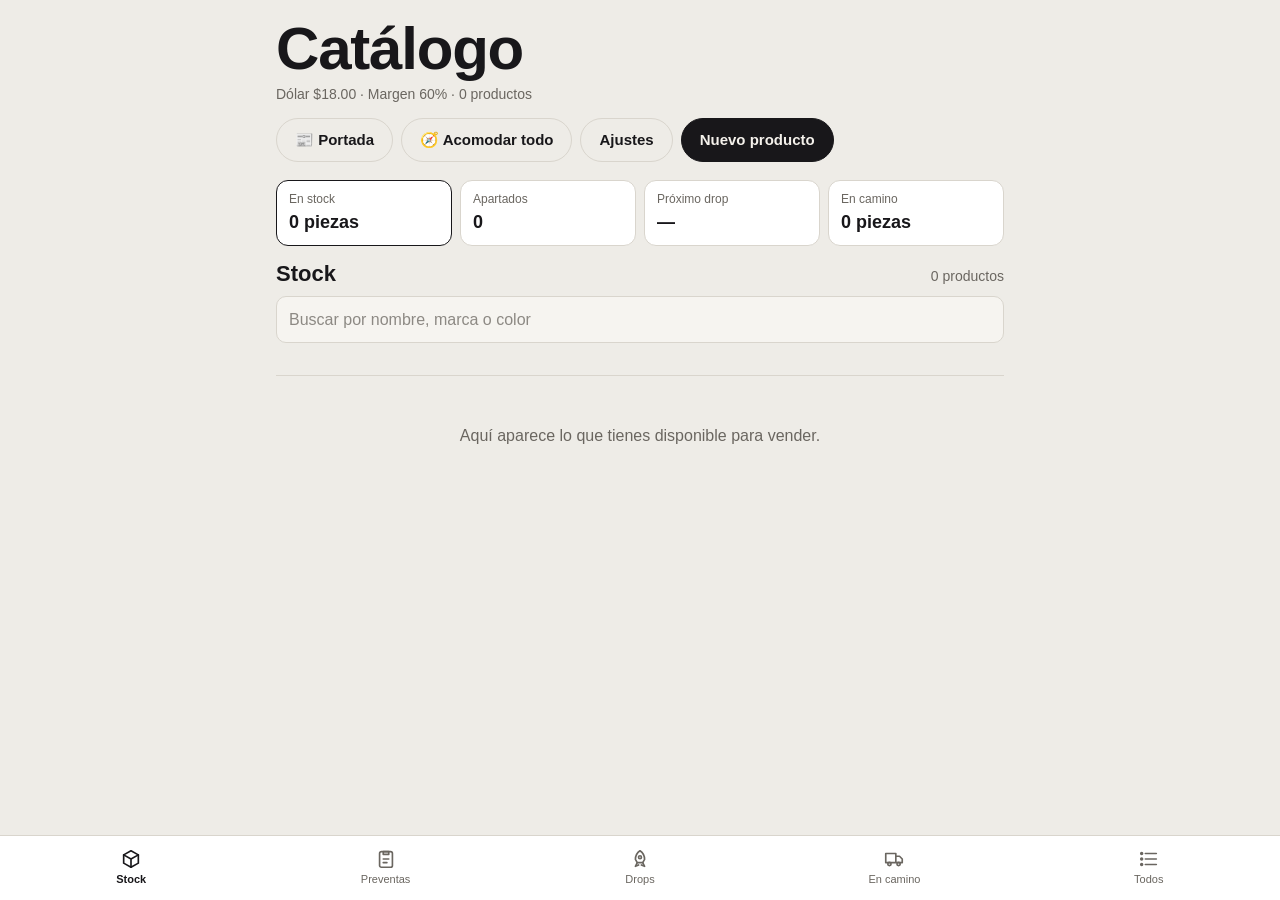
==== catalogo/index.html @ 9d40ec7a "Catálogo: portada puede llevar a Black Friday (destino bf en la tienda) Co-Authored-By: Claude Opus " ====
<!doctype html>
<html lang="es">
<head>
<meta charset="utf-8">
<meta name="viewport" content="width=device-width, initial-scale=1, viewport-fit=cover">
<meta name="apple-mobile-web-app-capable" content="yes">
<meta name="mobile-web-app-capable" content="yes">
<meta name="theme-color" content="#18171A">
<title>Catálogo</title>
<link rel="manifest" href="manifest.webmanifest">
<link rel="icon" href="icon-180.png">
<link rel="apple-touch-icon" href="icon-180.png">
<meta name="apple-mobile-web-app-title" content="Catálogo">
<meta name="apple-mobile-web-app-status-bar-style" content="black-translucent">

<style>
/* Misma familia visual que Facturas y Clientes */
:root{
  --bg:#EEECE7; --surface:#FFFFFF; --field:#F6F4F0; --line:#D9D5CD; --ink:#18171A; --muted:#6A6660;
  --inv-bg:#18171A; --inv-ink:#F4F1EB; --green:#1E9A4A; --blue:#2F6FE0; --wa:#1FAF57; --wa-ink:#FFFFFF;
  --danger:#C4402F; --warn:#B7791F; --pill:#ECE8E1; --violet:#7A4FD0; color-scheme:light;
}
@media (prefers-color-scheme: dark){
  :root:not([data-theme="light"]){
    --bg:#0D0D0F; --surface:#161619; --field:#1D1D21; --line:#2B2B30; --ink:#ECE9E3; --muted:#8D8A85;
    --inv-bg:#ECE9E3; --inv-ink:#121214; --green:#46C86E; --blue:#6FA3FF; --wa:#25D366; --wa-ink:#06200F;
    --danger:#FF6B57; --warn:#E8A317; --pill:#24242A; --violet:#A98BFF; color-scheme:dark;
  }
}
:root[data-theme="dark"]{
  --bg:#0D0D0F; --surface:#161619; --field:#1D1D21; --line:#2B2B30; --ink:#ECE9E3; --muted:#8D8A85;
  --inv-bg:#ECE9E3; --inv-ink:#121214; --green:#46C86E; --blue:#6FA3FF; --wa:#25D366; --wa-ink:#06200F;
  --danger:#FF6B57; --warn:#E8A317; --pill:#24242A; --violet:#A98BFF; color-scheme:dark;
}
*,*::before,*::after{box-sizing:border-box}
[hidden]{display:none !important}
html{-webkit-text-size-adjust:100%}
body{margin:0;background:var(--bg);color:var(--ink);font-family:-apple-system,BlinkMacSystemFont,"Segoe UI",Roboto,"Helvetica Neue",Arial,sans-serif;font-size:16px;line-height:1.45;-webkit-font-smoothing:antialiased;padding-top:env(safe-area-inset-top,0px);padding-bottom:calc(84px + env(safe-area-inset-bottom,0px))}
button,input,textarea,select{font:inherit;color:inherit}
:focus-visible{outline:2px solid var(--ink);outline-offset:2px}
.wrap{max-width:760px;margin:0 auto;padding:0 16px}
.top{display:flex;flex-wrap:wrap;align-items:flex-end;justify-content:space-between;gap:14px 12px;padding:22px 0 10px}
.top h1{margin:0;font-size:clamp(38px,11vw,60px);line-height:.9;font-weight:800;letter-spacing:-.02em}
.sub{margin:8px 0 0;color:var(--muted);font-size:14px;display:flex;gap:10px;flex-wrap:wrap;align-items:center}
.sub .warn{color:var(--warn);background:none;border:0;padding:0;font-size:14px;cursor:pointer;text-decoration:underline}
.top-actions{display:flex;gap:8px}
@media (max-width:599px){.top-actions{width:100%}.top-actions .btn{flex:1}}
.btn{display:inline-flex;align-items:center;justify-content:center;gap:8px;min-height:44px;padding:0 18px;border-radius:999px;border:1px solid var(--inv-bg);background:var(--inv-bg);color:var(--inv-ink);font-weight:600;font-size:15px;cursor:pointer;text-decoration:none;white-space:nowrap}
.btn.ghost{background:transparent;color:var(--ink);border-color:var(--line)}
.btn.wa{background:var(--wa);color:var(--wa-ink);border-color:transparent}
.btn.danger{background:transparent;color:var(--danger);border-color:var(--danger)}
.btn.full{width:100%}
.btn.sm{min-height:36px;padding:0 12px;font-size:14px}
input:not([type=file]):not([type=checkbox]),textarea,select{display:block;width:100%;min-height:46px;padding:11px 12px;border-radius:10px;border:1px solid var(--line);background:var(--field);font-size:16px;color:var(--ink)}
textarea{resize:vertical;line-height:1.4}
input::placeholder,textarea::placeholder{color:var(--muted);opacity:.75}
input[type=date],input[type=datetime-local]{-webkit-appearance:none;appearance:none}
.sr{position:absolute;width:1px;height:1px;overflow:hidden;clip:rect(0 0 0 0);white-space:nowrap}

.stats{display:grid;grid-template-columns:repeat(2,minmax(0,1fr));gap:8px;margin:8px 0 12px}
@media (min-width:640px){.stats{grid-template-columns:repeat(4,minmax(0,1fr))}}
.stat{all:unset;box-sizing:border-box;cursor:pointer;background:var(--surface);border:1px solid var(--line);border-radius:12px;padding:10px 12px;display:block}
.stat span{display:block;font-size:12px;color:var(--muted)}
.stat b{display:block;font-size:18px;font-variant-numeric:tabular-nums;overflow:hidden;text-overflow:ellipsis;white-space:nowrap}
.stat.on{border-color:var(--ink)}
.search{margin:4px 0 8px}
.filters{display:flex;gap:6px;overflow-x:auto;padding:2px 0 10px;scrollbar-width:none}
.filters::-webkit-scrollbar{display:none}
.chip{flex-shrink:0;min-width:44px;height:38px;padding:0 12px;border:1px solid var(--line);border-radius:999px;background:var(--field);color:var(--ink);font-weight:600;font-size:14px;cursor:pointer;white-space:nowrap}
.chip.on{background:var(--inv-bg);color:var(--inv-ink);border-color:var(--inv-bg)}
.chips{display:flex;flex-wrap:wrap;gap:6px;align-items:center}
.chips .chip{border-radius:8px}
.sec-title{display:flex;justify-content:space-between;align-items:baseline;margin:6px 0 6px}
.sec-title h2{margin:0;font-size:22px;font-weight:700}
.sec-title small{color:var(--muted);font-size:14px}
.list{border-top:1px solid var(--line)}
.row{all:unset;box-sizing:border-box;display:grid;grid-template-columns:56px minmax(0,1fr) auto;gap:12px;align-items:center;width:100%;padding:12px 0;border-bottom:1px solid var(--line);cursor:pointer}
.row:focus-visible{outline:2px solid var(--ink);outline-offset:2px}
.th{width:56px;height:70px;border-radius:8px;background:var(--field);overflow:hidden;display:grid;place-items:center;color:var(--muted);font-size:11px}
.th img{width:100%;height:100%;object-fit:cover;display:block}
.row b{display:block;overflow:hidden;text-overflow:ellipsis;white-space:nowrap;font-size:16px}
.row small{display:block;color:var(--muted);font-size:13px;overflow:hidden;text-overflow:ellipsis;white-space:nowrap}
.row .pr{text-align:right;font-weight:700;font-variant-numeric:tabular-nums;font-size:15px}
.row .pr s{display:block;font-weight:400;color:var(--muted);font-size:12px}
.pills{display:flex;gap:4px;flex-wrap:wrap;margin-top:4px}
.pill{font-size:12px;padding:2px 8px;border-radius:999px;background:var(--pill);color:var(--ink);white-space:nowrap}
.pill.early{background:transparent;border:1px solid var(--violet);color:var(--violet)}
.pill.pre{background:transparent;border:1px solid var(--blue);color:var(--blue)}
.pill.camino{background:transparent;border:1px solid var(--muted);color:var(--muted)}
.pill.disp{background:transparent;border:1px solid var(--green);color:var(--green)}
.pill.ago{background:transparent;border:1px solid var(--danger);color:var(--danger)}
.pill.low{background:transparent;border:1px solid var(--warn);color:var(--warn)}
.empty{color:var(--muted);padding:32px 0;text-align:center}
.fatal{margin:16px 0;padding:14px 16px;border:2px solid var(--danger);border-radius:12px;color:var(--danger)}

.tabs{position:fixed;left:0;right:0;bottom:0;z-index:30;display:grid;grid-template-columns:repeat(5,minmax(0,1fr));background:var(--surface);border-top:1px solid var(--line);padding:6px 4px calc(6px + env(safe-area-inset-bottom,0px))}
.tab{all:unset;box-sizing:border-box;display:flex;flex-direction:column;align-items:center;gap:2px;padding:6px 2px;border-radius:10px;color:var(--muted);font-size:11px;cursor:pointer;text-align:center}
.tab svg{width:22px;height:22px;stroke:currentColor;fill:none;stroke-width:1.8;stroke-linecap:round;stroke-linejoin:round}
.tab.on{color:var(--ink);font-weight:700}
.tab:focus-visible{outline:2px solid var(--ink)}

/* ---------- ficha ---------- */
.sheet{position:fixed;inset:0;z-index:40;background:var(--bg);overflow:auto;-webkit-overflow-scrolling:touch;transform:translateX(100%);visibility:hidden;transition:transform .25s ease,visibility 0s linear .25s}
.sheet.open{transform:none;visibility:visible;transition:transform .25s ease}
.bar{position:sticky;top:0;z-index:2;display:flex;align-items:center;justify-content:space-between;gap:10px;padding:calc(10px + env(safe-area-inset-top,0px)) 16px 10px;background:var(--surface);border-bottom:1px solid var(--line)}
.bar .t{min-width:0;text-align:center;flex:1}
.bar .t b{display:block;font-size:16px;overflow:hidden;text-overflow:ellipsis;white-space:nowrap}
.bar .t small{display:block;font-size:12px;color:var(--muted)}
.save[data-s="ok"]{color:var(--green)} .save[data-s="err"]{color:var(--danger)}
.sheet .wrap{padding-bottom:calc(40px + env(safe-area-inset-bottom,0px))}
section.s{padding:20px 0;border-top:1px solid var(--line)}
section.s:first-of-type{border-top:0}
section.s h3{margin:0 0 12px;font-size:20px;font-weight:700}
.sh{display:flex;justify-content:space-between;align-items:baseline;gap:10px}
.sh small{color:var(--muted);font-size:14px}
label{display:block;font-size:13px;color:var(--muted);margin-bottom:12px}
label>input,label>textarea,label>select{margin-top:6px}
.opt{font-size:12px;opacity:.8}
.grid2{display:grid;grid-template-columns:1fr 1fr;gap:0 10px}
@media (max-width:360px){.grid2{grid-template-columns:1fr}}
.note{font-size:13px;color:var(--muted);margin:-4px 0 12px}
.ea-col{border:1px solid var(--line);border-radius:12px;padding:10px 12px 2px;margin:4px 0 12px}
.acm-it{display:flex;gap:10px;align-items:flex-start;padding:10px 0;border-top:1px solid var(--line);font-size:14px}
.acm-it input{margin-top:3px;width:18px;height:18px;flex-shrink:0}
.acm-it b{display:block}.acm-it small{color:var(--muted);display:block}
.acm-it .de{text-decoration:line-through;color:var(--muted)}
.nt-it{display:flex;gap:10px;align-items:center;padding:10px 0;border-top:1px solid var(--line)}
.nt-it img{width:84px;height:48px;object-fit:cover;border-radius:8px;background:var(--field);flex-shrink:0}
.nt-it div{flex:1;min-width:0;font-size:14px}.nt-it b{display:block;white-space:nowrap;overflow:hidden;text-overflow:ellipsis}.nt-it small{color:var(--muted);display:block}
.nt-it .acc{display:flex;gap:4px;flex-shrink:0}.nt-it .acc button{min-height:34px;padding:0 10px;border-radius:8px;border:1px solid var(--line);background:transparent;cursor:pointer;font-size:13px}
.nt-it.vencida{opacity:.5}
.nt-video{display:flex;gap:8px;align-items:center;flex-wrap:wrap;margin:-4px 0 12px;font-size:13px;color:var(--muted)}
.nt-fijo{width:84px;height:48px;border-radius:8px;background:var(--field);display:grid;place-items:center;font-size:22px;flex-shrink:0}
.nt-foto{display:grid;place-items:center;min-height:120px;border:1px dashed var(--line);border-radius:12px;cursor:pointer;overflow:hidden;color:var(--ink);font-weight:600}
.nt-foto img{width:100%;max-height:220px;object-fit:cover;display:block}
.acm-h{margin:14px 0 4px;font-size:13px;font-weight:800;letter-spacing:.06em;text-transform:uppercase;color:var(--muted)}
.lbl{font-size:13px;color:var(--muted);margin:0 0 8px}
.blk{margin-bottom:16px}
.price-box{background:var(--surface);border:1px solid var(--line);border-radius:12px;padding:14px;margin:4px 0 12px}
.price-box .big{font-size:30px;font-weight:800;font-variant-numeric:tabular-nums;color:var(--green);line-height:1.1}
.price-box .calc{font-size:13px;color:var(--muted);margin-top:4px}
.price-box .gan{font-size:14px;margin-top:8px}
.switch{display:flex;align-items:center;justify-content:space-between;gap:12px;padding:10px 0;font-size:15px;color:var(--ink);margin:0}
.switch input{width:22px;height:22px;accent-color:var(--ink)}
.fotos{display:grid;grid-template-columns:repeat(3,1fr);gap:8px}
@media (min-width:600px){.fotos{grid-template-columns:repeat(4,1fr)}}
.ft{all:unset;position:relative;aspect-ratio:4/5;border-radius:10px;overflow:hidden;background:var(--field);cursor:pointer;display:block}
.ft img{width:100%;height:100%;object-fit:cover;display:block}
.addf{display:grid;place-items:center;aspect-ratio:4/5;border-radius:10px;border:1px dashed var(--line);background:var(--field);color:var(--muted);font-size:13px;text-align:center;cursor:pointer;padding:6px;line-height:1.25}
.addf b{display:block;font-size:26px;font-weight:400;color:var(--ink)}
.colores{display:flex;gap:6px;flex-wrap:wrap;margin-bottom:12px;align-items:center}
.sz{display:grid;grid-template-columns:minmax(0,1fr) auto;align-items:center;gap:10px;padding:8px 0;border-top:1px solid var(--line)}
.sz:first-child{border-top:0}
.sz b{font-size:16px}
.sz b small{font-weight:400;color:var(--warn);font-size:12px;margin-left:6px}
.step{display:flex;align-items:center;gap:6px}
.step button{width:40px;height:40px;border-radius:10px;border:1px solid var(--line);background:var(--field);font-size:20px;cursor:pointer;line-height:1}
.step output{min-width:32px;text-align:center;font-weight:700;font-variant-numeric:tabular-nums;font-size:17px}
.x{background:none;border:0;color:var(--danger);font-size:14px;padding:4px 2px;cursor:pointer;min-height:32px}
.ppl{display:grid;grid-template-columns:minmax(0,1fr) auto;gap:8px;align-items:center;padding:10px 0;border-top:1px solid var(--line)}
.ppl b{display:block;font-size:15px}
.ppl small{display:block;color:var(--muted);font-size:13px}
.ppl .acts{display:flex;gap:6px;align-items:center}
.form-in{background:var(--surface);border:1px solid var(--line);border-radius:12px;padding:12px;margin:8px 0}

.viewer{position:fixed;inset:0;z-index:70;background:rgba(0,0,0,.92);display:flex;flex-direction:column;padding:env(safe-area-inset-top,0px) 0 env(safe-area-inset-bottom,0px)}
.viewer .vi{flex:1;min-height:0;display:grid;place-items:center;padding:12px}
.viewer img{max-width:100%;max-height:100%;object-fit:contain;border-radius:8px}
.viewer .va{display:grid;grid-template-columns:1fr 1fr;gap:8px;padding:12px 16px}
.viewer .btn.ghost{color:#fff;border-color:rgba(255,255,255,.35)}
.viewer .btn.danger{color:#FF6B57;border-color:#FF6B57}
.drawer{position:fixed;inset:0;z-index:60;display:flex;align-items:flex-end;justify-content:center;background:rgba(0,0,0,.45)}
.panel{width:min(100%,520px);max-height:90vh;overflow:auto;background:var(--surface);border-radius:20px 20px 0 0;padding:20px 16px calc(20px + env(safe-area-inset-bottom,0px))}
@media (min-width:600px){.drawer{align-items:center}.panel{border-radius:20px}}
.panel h2{margin:0 0 6px;font-size:24px;font-weight:800}
.panel p{margin:0 0 14px;color:var(--muted);font-size:15px}
.panel .btn{margin-bottom:10px}
.toast{position:fixed;left:50%;bottom:calc(96px + env(safe-area-inset-bottom,0px));transform:translate(-50%,12px);opacity:0;z-index:90;background:var(--inv-bg);color:var(--inv-ink);padding:10px 16px;border-radius:999px;font-size:14px;pointer-events:none;transition:opacity .2s,transform .2s;max-width:calc(100% - 32px);text-align:center}
.toast.on{opacity:1;transform:translate(-50%,0)}
@media (prefers-reduced-motion: reduce){.sheet,.sheet.open,.toast{transition:none}}

</style>
</head>
<body>
<div class="wrap">
  <header class="top">
    <div>
      <h1>Catálogo</h1>
      <p class="sub"><span id="subInfo">Cargando…</span><button type="button" class="warn" id="bkWarn" hidden>Haz un respaldo</button></p>
    </div>
    <div class="top-actions">
      <button type="button" class="btn ghost" id="btnNoticias">📰 Portada</button>
      <button type="button" class="btn ghost" id="btnAcomodar">🧭 Acomodar todo</button>
      <button type="button" class="btn ghost" id="btnAjustes">Ajustes</button>
      <button type="button" class="btn" id="btnNuevo">Nuevo producto</button>
    </div>
  </header>
  
  <div id="fatal" class="fatal" hidden></div>
  <div class="stats" id="stats"></div>
  <div class="sec-title"><h2 id="secName">Stock</h2><small id="secCount"></small></div>
  <div class="search"><input id="q" type="search" placeholder="Buscar por nombre, marca o color" aria-label="Buscar producto" autocomplete="off"></div>
  <div class="filters" id="filtLinea" role="group" aria-label="Filtrar por línea"></div>
  <div class="filters" id="filters" role="group" aria-label="Filtrar por marca"></div>
  <div class="list" id="list"></div>
</div>

<nav class="tabs" id="tabs" aria-label="Secciones"></nav>

<!-- Ficha del producto -->
<div class="sheet" id="sheet" role="dialog" aria-modal="true" aria-labelledby="barName">
  <div class="bar">
    <button type="button" class="btn ghost" id="btnListo">‹ Listo</button>
    <div class="t"><b id="barName">Producto</b><small class="save" id="saveState" data-s=""></small></div>
    <button type="button" class="btn ghost sm" id="btnMkt" title="Copia el texto y te da las fotos para publicarlo en Facebook Marketplace">📋 Marketplace</button>
    <button type="button" class="btn ghost sm" id="btnShare">Compartir</button>
  </div>
  <div class="wrap" id="form">
    <section class="s">
      <div class="sh"><h3>Fotos</h3><small id="fotoCount"></small></div>
      <button type="button" class="btn ghost full" id="btnHistoria" style="margin-bottom:12px">📸 Crear historia de Instagram</button>
      <div class="colores" id="colores"></div>
      <div class="fotos" id="fotos"></div>
    </section>

    <section class="s">
      <h3>Datos</h3>
      <label>Nombre<input data-f="nombre" placeholder="Compression Tee" autocomplete="off"></label>
      <div class="grid2">
        <label>Marca<input data-f="marca" list="marcasList" placeholder="YoungLA" autocomplete="off"></label>
        <label>Link de la tienda <span class="opt">(opcional)</span><input data-f="link" inputmode="url" placeholder="https://…" autocomplete="off"><a id="linkIr" target="_blank" rel="noopener" style="display:inline-block;margin-top:6px;color:var(--blue);font-size:14px">Ir a comprar ↗</a></label>
      </div>
      <datalist id="marcasList"></datalist>
      <div class="blk"><p class="lbl">Línea</p><div class="chips" id="lineas"></div></div>
      <div class="blk"><p class="lbl">Categoría</p><div class="chips" id="cats"></div>
        <div class="form-in" id="catForm" hidden>
          <label>Nombre de la categoría<input id="catNombre" placeholder="Gorras, Calcetas, Chamarras…" autocomplete="off"></label>
          <p class="lbl">¿Qué talla del cliente usa? (para sugerirte a quién ofrecerle)</p>
          <div class="chips blk" id="catParte"></div>
          <p class="note" id="catErr" style="color:var(--danger)" hidden></p>
          <div class="grid2"><button type="button" class="btn ghost" id="catCancel">Cancelar</button><button type="button" class="btn" id="catOk">Guardar</button></div>
        </div>
        <p class="note" id="catExtraOps" hidden style="margin-top:8px"><button type="button" class="x" id="catDelX">Quitar “<span id="catDelName"></span>” de la lista</button></p>
      </div>
      <label>Descripción corta <span class="opt">(opcional)</span><input data-f="descripcion" placeholder="Tela compresión, corte ajustado" autocomplete="off"></label>
    </section>

    <section class="s">
      <h3>Precio</h3>
      <div class="grid2">
        <label>Costo en dólares<input data-f="costoUsd" inputmode="decimal" placeholder="40" autocomplete="off"></label>
        <label>Margen % <span class="opt">(vacío = el de ajustes)</span><input data-f="margen" inputmode="decimal" autocomplete="off"></label>
      </div>
      <div class="price-box">
        <span class="lbl" style="display:block;margin:0">Precio de venta</span>
        <div class="big" id="pBig">$0</div>
        <div class="calc" id="pCalc"></div>
        <div class="gan" id="pGan"></div>
      </div>
      <div class="price-box" id="pColorBox" hidden>
        <span class="lbl" style="display:block;margin:0 0 6px">Precio por color</span>
        <div class="chips" id="pColores" style="margin-bottom:10px"></div>
        <label style="margin:0">Costo en dólares de <b id="pColorName"></b> <span class="opt">(vacío = el de arriba)</span><input id="pColorUsd" inputmode="decimal" autocomplete="off"></label>
        <div class="calc" id="pColorCalc"></div>
      </div>
      <div class="grid2">
        <label>Precio a mano <span class="opt">(opcional)</span><input data-f="precioManual" inputmode="decimal" placeholder="Usa el calculado" autocomplete="off"></label>
        <label>Precio de oferta <span class="opt">(opcional)</span><input data-f="oferta" inputmode="decimal" placeholder="Sin oferta" autocomplete="off"></label>
      </div>
    </section>

    <section class="s">
      <h3>Estado</h3>
      <div class="chips blk" id="estados"></div>
      <div class="form-in" id="estForm" hidden>
        <label>Nombre del estado<input id="estNombre" placeholder="Restock, Preview, Collab…" autocomplete="off"></label>
        <p class="lbl">¿En qué sección aparece?</p>
        <div class="chips blk" id="estComo"></div>
        <p class="note" id="estErr" style="color:var(--danger)" hidden></p>
        <div class="grid2"><button type="button" class="btn ghost" id="estCancel">Cancelar</button><button type="button" class="btn" id="estOk">Guardar</button></div>
      </div>
      <p class="note" id="estExtraOps" hidden><button type="button" class="x" id="estRen" style="color:var(--blue)">Renombrar este estado</button> · <button type="button" class="x" id="estDelX">Quitar este estado de la lista</button></p>
      <label id="dropWrap">Fecha y hora del drop<input data-f="dropFecha" type="datetime-local"></label>
      <label id="llegaWrap">Fecha estimada de llegada<input data-f="llegaFecha" type="date"></label>
    </section>

    <section class="s">
      <div class="sh"><h3>Tallas y piezas</h3><small id="szTotal"></small></div>
      <p class="note" id="szColor"></p>
      <div id="tallas"></div>
      <div class="chips" style="margin-top:10px"><input id="tallaOtra" placeholder="Agregar otra talla (ej. 27.5)" autocomplete="off" enterkeyhint="done" style="max-width:260px"><button type="button" class="btn ghost sm" id="addTalla">Agregar</button></div>
    </section>

    <section class="s">
      <div class="sh"><h3>Interesados y apartados</h3><small id="pplCount"></small></div>
      <div id="ppl"></div>
      <div class="form-in" id="pplForm" hidden>
        <label>Cliente<input id="pfCliente" list="clientesList" placeholder="Escribe el nombre o elige de tu lista" autocomplete="off"></label>
        <datalist id="clientesList"></datalist>
        <div class="grid2">
          <label>Color<select id="pfColor"></select></label>
          <label>Talla<select id="pfTalla"></select></label>
        </div>
        <div class="chips blk" id="pfTipo"></div>
        <label>Nota <span class="opt">(opcional)</span><input id="pfNota" placeholder="Dejó $500 de anticipo" autocomplete="off"></label>
        <p class="note" id="pfErr" style="color:var(--danger)" hidden></p>
        <div class="grid2"><button type="button" class="btn ghost" id="pfCancel">Cancelar</button><button type="button" class="btn" id="pfOk">Guardar</button></div>
      </div>
      <div class="grid2" style="margin-top:10px">
        <button type="button" class="btn ghost" id="btnAddPpl">Agregar</button>
        <button type="button" class="btn wa" id="btnAvisar">Avisar a todos</button>
      </div>
    </section>

    <section class="s">
      <h3>¿A quién se lo ofrezco?</h3>
      <div id="ofrecer"></div>
    </section>

    <section class="s">
      <h3>Tienda</h3>
      <label class="switch">Mostrar en la tienda<input type="checkbox" data-b="enTienda"></label>
      <label class="switch">Destacado ⭐<input type="checkbox" data-b="destacado"></label>
      <p class="note" style="margin-top:6px">Se usarán cuando hagamos tu página de tienda.</p>
    </section>

    <section class="s">
      <h3>Notas</h3>
      <label><span class="sr">Notas</span><textarea data-f="notas" rows="3" placeholder="Lo que quieras recordar de este producto"></textarea></label>
    </section>

    <section class="s">
      <button type="button" class="btn danger full" id="btnDel">Eliminar producto</button>
    </section>
  </div>
</div>

<!-- Visor de foto -->
<div class="viewer" id="viewer" hidden role="dialog" aria-modal="true" aria-label="Foto">
  <div class="vi"><img id="vImg" alt=""></div>
  <div class="va">
    <button type="button" class="btn ghost" id="vClose">Cerrar</button>
    <button type="button" class="btn" id="vPort">⭐ Usar de portada</button>
    <button type="button" class="btn danger" id="vDel">Borrar</button>
  </div>
</div>

<!-- Ajustes y respaldo -->
<div class="drawer" id="aj" hidden>
  <div class="panel" role="dialog" aria-modal="true" aria-labelledby="ajTitle">
    <h2 id="ajTitle">Ajustes</h2>
    <p>Precio = costo USD × tipo de cambio × (1 + margen). Tu margen ya incluye la importación a Monterrey.</p>
    <div class="grid2">
      <label>Tipo de cambio<input id="ajTc" inputmode="decimal" autocomplete="off"></label>
      <label>Margen % por default<input id="ajMargen" inputmode="decimal" autocomplete="off"></label>
    </div>
    <label>Redondear precios<select id="ajRed">
      <option value="10">Hacia arriba a la decena ($1,152 → $1,160)</option>
      <option value="50">Hacia arriba a $50 ($1,152 → $1,200)</option>
      <option value="1">Sin redondeo ($1,152)</option>
    </select></label>
    <button type="button" class="btn full" id="ajGuardar">Guardar ajustes</button>
    <h2 style="font-size:20px;margin-top:14px">Tienda en internet</h2>
    <p>Publica tus productos (los que tienen “Mostrar en la tienda”) en tu página. Nunca se publican costos, márgenes, notas ni datos de tus clientes.</p>
    <div class="grid2">
      <label>Usuario de GitHub<input id="ghUser" autocomplete="off" autocapitalize="off"></label>
      <label>Repositorio<input id="ghRepo" autocomplete="off" autocapitalize="off"></label>
    </div>
    <label>Llave de GitHub <span class="opt">(se guarda solo en este aparato)</span><input id="ghToken" type="password" autocomplete="off" autocapitalize="off" placeholder="github_pat_…"></label>
    <label>Contraseña del Early Access en tu tienda <span class="opt">(vacío = se ve sin contraseña)</span><input id="ghClave" autocomplete="off" autocapitalize="off" placeholder="Ej. FWMX-EA27"></label>
    <div id="ghClaves"></div>
    <div class="ea-col">
      <p class="note" style="margin:4px 0 8px"><b>Pasar una colección a Early Access</b> (con candado)</p>
      <label>Colección<select id="eaCol"></select></label>
      <div class="grid2"><label>Fecha y hora del drop<input type="datetime-local" id="eaColFecha"></label><label>Contraseña de este drop<input id="eaColClave" autocomplete="off" autocapitalize="off" placeholder="FWMX-SAM22"></label></div>
      <button type="button" class="btn ghost full" id="eaColBtn">🔒 Pasar a Early Access</button>
    </div>
    <p class="note" style="margin-top:-4px">Con contraseña, tus productos de Early Access que tengan “Mostrar en la tienda” se publican bajo llave: solo los ve quien la escriba.</p>
    <button type="button" class="btn full" id="btnPublicar">Publicar tienda</button>
    <p class="note" id="pubStatus" style="margin-top:8px"></p>
    <p class="note"><a id="pubLink" target="_blank" rel="noopener" style="color:var(--blue)"></a></p>
    <div class="ea-col" id="dropDel"></div>
    <h2 style="font-size:20px;margin-top:14px">Respaldo</h2>
    <p id="bkLast"></p>
    <button type="button" class="btn ghost full" id="bkExport">Guardar respaldo</button>
    <label class="btn ghost full" style="margin:0 0 10px">Cargar un respaldo<input type="file" class="sr" id="bkImport" accept=".json,application/json" multiple></label>
    <button type="button" class="btn ghost full" id="ajClose">Cerrar</button>
  </div>
</div>

<!-- Portada y noticias de la tienda -->
<div class="drawer" id="nt" hidden>
  <div class="panel" role="dialog" aria-modal="true" aria-labelledby="ntTitle">
    <h2 id="ntTitle">Portada y noticias</h2>
    <p>Lo que pongas aquí sale en la portada de tu tienda y va cambiando solo. Úsalo para lo nuevo que se viene. Se publica con “Publicar tienda”.</p>
    <div id="ntLista"></div>
    <div id="ntForm" hidden>
      <p class="acm-h" id="ntFormTit">Nueva noticia</p>
      <label class="nt-foto" id="ntFotoLbl"><img id="ntFotoImg" alt="" hidden><span id="ntFotoTxt">📷 Elegir foto (horizontal se ve mejor)</span><input type="file" class="sr" id="ntFoto" accept="image/*"></label>
      <div class="nt-video"><span id="ntVideoTxt">Sin video</span>
        <label class="btn ghost sm" style="margin:0">🎬 Subir video mío<input type="file" class="sr" id="ntVideo" accept="video/mp4,video/quicktime,video/*"></label>
        <button type="button" class="btn ghost sm" id="ntVideoQuitar" style="margin:0" hidden>Quitar video</button></div>
      <label>Título<input id="ntTit" placeholder="Llega lo nuevo de Gymshark" autocomplete="off"></label>
      <label>Texto corto <span class="opt">(opcional)</span><input id="ntTxt" placeholder="Sale el 25 de octubre · Ordena con anticipo" autocomplete="off"></label>
      <div class="grid2">
        <label>Texto del botón<input id="ntBtn" placeholder="Ver ahora" autocomplete="off"></label>
        <label>Se quita sola el <span class="opt">(opcional)</span><input type="date" id="ntFin"></label>
      </div>
      <label>El botón lleva a<select id="ntDest"></select></label>
      <label id="ntLinkLbl" hidden>Link<input id="ntLink" placeholder="https://…" autocomplete="off" inputmode="url"></label>
      <p class="note" id="ntErr" style="color:var(--danger)" hidden></p>
      <button type="button" class="btn full" id="ntGuardar">Guardar noticia</button>
      <button type="button" class="btn ghost full" id="ntCancelar">Cancelar</button>
    </div>
    <button type="button" class="btn full" id="ntAgregar">+ Agregar noticia</button>
    <button type="button" class="btn ghost full" id="ntCerrar">Cerrar</button>
  </div>
</div>

<!-- Acomodar todo: marca según el link y categoría según la prenda -->
<div class="drawer" id="acm" hidden>
  <div class="panel" role="dialog" aria-modal="true" aria-labelledby="acmTitle">
    <h2 id="acmTitle">Acomodar todo</h2>
    <p>Pongo a cada prenda <b>su marca según su link</b> (youngla.com → YoungLA, civilclothing.com → Civil Regime…) y <b>su categoría según lo que es</b> (playera, short, hoodie, chamarra, compresión…). Primero te enseño los cambios; nada se cambia hasta que le picas Aplicar.</p>
    <div id="acmLista"></div>
    <button type="button" class="btn full" id="acmAplicar">Aplicar cambios</button>
    <button type="button" class="btn ghost full" id="acmCerrar">Cerrar</button>
  </div>
</div>

<!-- Avisar a todos -->
<div class="drawer" id="av" hidden>
  <div class="panel" role="dialog" aria-modal="true" aria-labelledby="avTitle">
    <h2 id="avTitle">Avisar por WhatsApp</h2>
    <p id="avSub">Toca cada nombre para abrir su chat con el mensaje listo. Tú decides si lo envías.</p>
    <div id="avList"></div>
    <button type="button" class="btn ghost full" id="avClose" style="margin-top:12px">Cerrar</button>
  </div>
</div>

<div class="toast" id="toast" role="status" aria-live="polite"></div>

<script src="catalogo-inventario.js"></script>
<script src="catalogo-drops.js"></script>
<script>
(function(){
'use strict';
const CFG={"db": "catalogo_db", "clientesDb": "clientes_db"};
const $=(s,el=document)=>el.querySelector(s);
const esc=s=>String(s==null?'':s).replace(/[&<>"']/g,c=>({'&':'&amp;','<':'&lt;','>':'&gt;','"':'&quot;',"'":'&#39;'}[c]));
const uid=()=>Date.now().toString(36)+Math.random().toString(36).slice(2,7);
const pad=n=>String(n).padStart(2,'0');
const num=v=>{const n=parseFloat(String(v==null?'':v).replace(/[^0-9.\-]/g,''));return isFinite(n)?n:0;};
const has=v=>String(v==null?'':v).trim()!=='';
const money=v=>'$'+Math.round(num(v)).toLocaleString('en-US');
const digits=s=>String(s||'').replace(/\D/g,'');
const numCli=v=>{v=String(v==null?'':v).trim().replace(/^#/,'');return /^\d+$/.test(v)?v.padStart(4,'0'):v;};
const DIAS=['dom','lun','mar','mié','jue','vie','sáb'];
const MESES=['ene','feb','mar','abr','may','jun','jul','ago','sep','oct','nov','dic'];
const TALLAS=['XS','S','M','L','XL','2XL'];
const CATS=['Playeras','Compresión','Tops','Sports bras','Hoodies','Chamarras','Pants','Shorts','Bikers','Leggings','Conjuntos','Vestidos','Tenis','Accesorios'];
const ABAJO=['Pants','Shorts','Bikers','Leggings'];
const LINEAS=[['hombre','Hombre'],['mujer','Mujer'],['unisex','Unisex']];
const LINEA_TXT=Object.fromEntries(LINEAS);
const ESTADOS=[['early','Early Access'],['preventa','Preventa'],['camino','En camino'],['disponible','Disponible'],['agotado','Agotado']];
const ESTADO_TXT=Object.fromEntries(ESTADOS);
const PILL={early:'early',preventa:'pre',camino:'camino',disponible:'disp',agotado:'ago'};
const ICON={
  stock:'<svg viewBox="0 0 24 24"><path d="M12 3l8 4.5v9L12 21l-8-4.5v-9z"/><path d="M12 12l8-4.5M12 12v9M12 12L4 7.5"/></svg>',
  preventas:'<svg viewBox="0 0 24 24"><rect x="5" y="4" width="14" height="17" rx="2"/><path d="M9 4h6v3H9zM9 12h6M9 16h4"/></svg>',
  drops:'<svg viewBox="0 0 24 24"><path d="M12 3c3 2 5 5.5 5 9.5L15 16H9l-2-3.5C7 8.5 9 5 12 3z"/><circle cx="12" cy="10" r="1.6"/><path d="M9 16l-2 4 3.5-1.5M15 16l2 4-3.5-1.5"/></svg>',
  camino:'<svg viewBox="0 0 24 24"><path d="M3 6h11v10H3zM14 9h4l3 3v4h-7"/><circle cx="7" cy="17.5" r="1.8"/><circle cx="17" cy="17.5" r="1.8"/></svg>',
  todos:'<svg viewBox="0 0 24 24"><path d="M8 6h12M8 12h12M8 18h12"/><circle cx="4" cy="6" r="1"/><circle cx="4" cy="12" r="1"/><circle cx="4" cy="18" r="1"/></svg>'
};
const SECCIONES=[['stock','Stock'],['preventas','Preventas'],['drops','Drops'],['camino','En camino'],['todos','Todos']];

/* ---------- ajustes (tipo de cambio, margen, redondeo) ---------- */
const AJ_KEY=CFG.db+'_ajustes';
let AJ={tc:18,margen:60,red:10};
try{ Object.assign(AJ,JSON.parse(localStorage.getItem(AJ_KEY)||'{}')); }catch(e){}
function extras(){ return Array.isArray(AJ.extras)?AJ.extras:(AJ.extras=[]); }
function base(e){ if(ESTADO_TXT[e]) return e; const x=extras().find(x=>x.id===e); return x?x.como:'disponible'; }
function B(p){ return base(p&&p.estado); }
function estTxt(e){ if(ESTADO_TXT[e]) return ESTADO_TXT[e]; const x=extras().find(x=>x.id===e); return x?x.nombre:'Disponible'; }
function guardarAjustes(){ try{ localStorage.setItem(AJ_KEY,JSON.stringify(AJ)); }catch(e){} }
/* Ganancia mínima en pesos por prenda (16-nov-2026): por producto (p.minGanancia) o por marca (Ajustes).
   Gymshark: nunca menos de $250 de ganancia. No se aplica al precio de antes (tachado). */
const MIN_GANANCIA_MARCA={Gymshark:250};
function minGanancia(p){ if(has(p.minGanancia)) return num(p.minGanancia); const t=Object.assign({},MIN_GANANCIA_MARCA,AJ.minGanancia||{}); return num(t[p.marca]||0); }
function precioCalc(p,sinMin){
  const usd=num(p.costoUsd); if(!usd) return 0;
  const m=has(p.margen)?num(p.margen):num(AJ.margen), r=num(AJ.red)||1;
  const v=Math.max(usd*num(AJ.tc)*(1+m/100), sinMin?0:usd*num(AJ.tc)+minGanancia(p));
  return Math.ceil(v/r-1e-9)*r;
}
function precioDe(p){ return has(p.precioManual)?num(p.precioManual):precioCalc(p); }
function precioVenta(p){ return has(p.oferta)&&num(p.oferta)>0?num(p.oferta):precioDe(p); }
/* Precio de un color: si el color tiene su propio costo en dólares se calcula con él; si no, usa el del producto */
function precioColorBase(p,c){ return c&&has(c.costoUsd)?precioCalc(Object.assign({},p,{costoUsd:c.costoUsd})):precioDe(p); }
function precioColor(p,c){ return has(p.oferta)&&num(p.oferta)>0?num(p.oferta):precioColorBase(p,c); }
/* Precio de antes de la rebaja de la marca (lo guarda la extensión); 0 si no hay rebaja */
function precioAntesColor(p,c){ const v=c&&has(c.antesUsd)?precioCalc(Object.assign({},p,{costoUsd:c.antesUsd}),true):0; return v>precioColor(p,c)?v:0; }
function rangoPrecios(p){ const v=(p.colores||[]).map(c=>precioColor(p,c)).filter(x=>x>0); return v.length?[Math.min(...v),Math.max(...v)]:[precioVenta(p),precioVenta(p)]; }
function sellarPrecios(p){ let cambio=false; const nv=precioVenta(p); if(nv!==p.precio){ p.precio=nv; cambio=true; }
  (p.colores||[]).forEach(c=>{ const v=precioColor(p,c), a=precioAntesColor(p,c); if(v!==c.precio||a!==(c.precioAntes||0)){ c.precio=v; c.precioAntes=a; cambio=true; } }); return cambio; }

/* ---------- almacenamiento (IndexedDB) ---------- */
let db=null;
const reqP=r=>new Promise((res,rej)=>{r.onsuccess=()=>res(r.result);r.onerror=()=>rej(r.error);});
const done=t=>new Promise((res,rej)=>{t.oncomplete=()=>res();t.onerror=t.onabort=()=>rej(t.error);});
function openDB(){
  return new Promise((res,rej)=>{
    if(!window.indexedDB) return rej(new Error('sin indexedDB'));
    const r=indexedDB.open(CFG.db,1);
    r.onupgradeneeded=()=>{const d=r.result;
      if(!d.objectStoreNames.contains('productos')) d.createObjectStore('productos',{keyPath:'id'});
      if(!d.objectStoreNames.contains('fotos')){const f=d.createObjectStore('fotos',{keyPath:'id'});f.createIndex('productoId','productoId');}
    };
    r.onsuccess=()=>res(r.result); r.onerror=()=>rej(r.error);
  });
}
const getAll=s=>reqP(db.transaction(s).objectStore(s).getAll());
function put(s,v){const t=db.transaction(s,'readwrite');t.objectStore(s).put(v);return done(t);}
function fotosDe(pid){return reqP(db.transaction('fotos').objectStore('fotos').index('productoId').getAll(pid));}
function delFoto(id){const t=db.transaction('fotos','readwrite');t.objectStore('fotos').delete(id);return done(t);}
async function delProducto(pid){
  const t=db.transaction(['productos','fotos'],'readwrite');
  t.objectStore('productos').delete(pid);
  const keys=await reqP(t.objectStore('fotos').index('productoId').getAllKeys(pid));
  keys.forEach(k=>t.objectStore('fotos').delete(k));
  return done(t);
}
let persisted=false;
function askPersist(){ if(persisted) return; persisted=true; try{ navigator.storage&&navigator.storage.persist&&navigator.storage.persist(); }catch(e){} }

/* Lee los clientes de la app Clientes sin crear su base de datos si no existe */
async function leerClientes(){
  try{
    if(indexedDB.databases){ const l=await indexedDB.databases(); if(!l.some(d=>d.name===CFG.clientesDb)) return []; }
    const d=await new Promise((res,rej)=>{ const r=indexedDB.open(CFG.clientesDb); r.onupgradeneeded=()=>{ try{ r.transaction.abort(); }catch(e){} }; r.onsuccess=()=>res(r.result); r.onerror=()=>rej(r.error); });
    if(!d.objectStoreNames.contains('clientes')){ d.close(); return []; }
    const all=await reqP(d.transaction('clientes').objectStore('clientes').getAll()); d.close(); return all;
  }catch(e){ return []; }
}

/* ---------- estado ---------- */
let productos=[], clientes=[], cur=null, curFotos=[], saved=false, dirty=false, saveTimer=null, curColor=null;
let seccion='stock', filtroMarca='', filtroLinea='';
try{ seccion=sessionStorage.getItem(CFG.db+'_sec')||'stock'; }catch(e){}
function blankColor(nombre){ return {k:'c'+uid(),nombre:nombre||'',tallas:Object.fromEntries(TALLAS.map(t=>[t,0]))}; }
function blank(){
  return {id:'p'+uid(),nombre:'',marca:'',categoria:'',descripcion:'',link:'',costoUsd:'',margen:'',precioManual:'',oferta:'',
    linea:AJ.ultimaLinea||'',estado:'disponible',dropFecha:'',llegaFecha:'',colores:[blankColor('')],gente:[],enTienda:true,destacado:false,notas:'',
    portada:null,precio:0,createdAt:Date.now(),updatedAt:Date.now()};
}
function piezas(p,colorK){ return (p.colores||[]).filter(c=>!colorK||c.k===colorK).reduce((a,c)=>a+Object.values(c.tallas||{}).reduce((x,n)=>x+Math.max(0,num(n)),0),0); }
function tallasCon(p){ const s=new Map(); (p.colores||[]).forEach(c=>Object.entries(c.tallas||{}).forEach(([t,n])=>{ if(num(n)>0) s.set(t,(s.get(t)||0)+num(n)); })); return s; }
function poco(p){ return B(p)==='disponible'&&(p.colores||[]).some(c=>Object.values(c.tallas||{}).some(n=>num(n)===1)); }
function apartados(p){ return (p.gente||[]).filter(g=>g.tipo==='apartado'); }
function nombreColor(p,k){ const c=(p.colores||[]).find(x=>x.k===k); return c?(c.nombre||'Sin color'):''; }
function dropDate(p){ const m=/^(\d{4})-(\d{2})-(\d{2})T(\d{2}):(\d{2})/.exec(p.dropFecha||''); return m?new Date(+m[1],+m[2]-1,+m[3],+m[4],+m[5]):null; }
function hora(d){ let h=d.getHours(), ap=h<12?'am':'pm'; h=h%12||12; return h+':'+pad(d.getMinutes())+' '+ap; }
function cuandoDrop(p){
  const d=dropDate(p); if(!d) return 'Sin fecha';
  const hoy=new Date(); hoy.setHours(0,0,0,0); const dia=new Date(d); dia.setHours(0,0,0,0);
  const diff=Math.round((dia-hoy)/864e5);
  if(d<new Date()) return 'Ya salió · '+d.getDate()+' '+MESES[d.getMonth()];
  if(diff===0) return 'Hoy '+hora(d); if(diff===1) return 'Mañana '+hora(d);
  if(diff<7) return DIAS[d.getDay()]+' '+hora(d);
  return d.getDate()+' '+MESES[d.getMonth()]+', '+hora(d);
}
function fechaCorta(s){ const m=/^(\d{4})-(\d{2})-(\d{2})/.exec(s||''); return m?(+m[3])+' '+MESES[+m[2]-1]:''; }

/* ---------- lista principal ---------- */
const thumbURL=new Map();
async function cargarPortadas(){
  thumbURL.forEach(u=>URL.revokeObjectURL(u)); thumbURL.clear();
  const ids=[...new Set(productos.map(p=>p.portada).filter(Boolean))]; if(!ids.length) return;
  const st=db.transaction('fotos').objectStore('fotos');
  await Promise.all(ids.map(async id=>{ const f=await reqP(st.get(id)).catch(()=>null); if(f&&f.blob) thumbURL.set(id,URL.createObjectURL(f.blob)); }));
}
function enSeccion(p,s){
  if(s==='todos') return true;
  if(s==='stock') return B(p)==='disponible';
  if(s==='preventas') return B(p)==='preventa'||apartados(p).length>0;
  if(s==='drops') return B(p)==='early';
  if(s==='camino') return B(p)==='camino';
  return true;
}
function renderStats(){
  const disp=productos.filter(p=>B(p)==='disponible'), pzs=disp.reduce((a,p)=>a+piezas(p),0);
  const apt=productos.reduce((a,p)=>a+apartados(p).length,0);
  const prox=productos.filter(p=>B(p)==='early'&&dropDate(p)&&dropDate(p)>=new Date()).sort((a,b)=>dropDate(a)-dropDate(b))[0];
  const cam=productos.filter(p=>B(p)==='camino').reduce((a,p)=>a+piezas(p),0);
  const it=[['stock','En stock',pzs===1?'1 pieza':pzs+' piezas'],['preventas','Apartados',String(apt)],['drops','Próximo drop',prox?cuandoDrop(prox):'—'],['camino','En camino',cam===1?'1 pieza':cam+' piezas']];
  $('#stats').innerHTML=it.map(x=>'<button type="button" class="stat'+(seccion===x[0]?' on':'')+'" data-sec="'+x[0]+'"><span>'+x[1]+'</span><b>'+esc(x[2])+'</b></button>').join('');
}
function renderTabs(){
  $('#tabs').innerHTML=SECCIONES.map(s=>'<button type="button" class="tab'+(seccion===s[0]?' on':'')+'" data-sec="'+s[0]+'" aria-pressed="'+(seccion===s[0])+'">'+ICON[s[0]]+'<span>'+s[1]+'</span></button>').join('');
}
function renderFilters(){
  const marcas=[...new Set(productos.map(p=>(p.marca||'').trim()).filter(Boolean))].sort((a,b)=>a.localeCompare(b,'es'));
  if(filtroMarca&&!marcas.includes(filtroMarca)) filtroMarca='';
  const hayLinea=productos.some(p=>p.linea);
  if(!hayLinea) filtroLinea='';
  $('#filtLinea').innerHTML=hayLinea?[['','Todo'],['hombre','Hombre'],['mujer','Mujer']].map(l=>'<button type="button" class="chip'+(filtroLinea===l[0]?' on':'')+'" data-linea="'+l[0]+'" aria-pressed="'+(filtroLinea===l[0])+'">'+l[1]+'</button>').join(''):'';
  $('#filters').innerHTML=marcas.length>1?[''].concat(marcas).map(m=>'<button type="button" class="chip'+(filtroMarca===m?' on':'')+'" data-marca="'+esc(m)+'">'+(m?esc(m):'Todas')+'</button>').join(''):'';
  $('#marcasList').innerHTML=marcas.map(m=>'<option value="'+esc(m)+'">').join('');
}
function rowHTML(p){
  const u=p.portada&&thumbURL.get(p.portada), t=tallasCon(p), n=piezas(p);
  const pills=['<span class="pill '+PILL[B(p)]+'">'+esc(estTxt(p.estado))+'</span>'];
  if(B(p)==='early') pills.push('<span class="pill">'+esc(cuandoDrop(p))+'</span>');
  if(B(p)==='camino'&&p.llegaFecha) pills.push('<span class="pill">Llega '+esc(fechaCorta(p.llegaFecha))+'</span>');
  const apt=apartados(p).length, int=(p.gente||[]).length-apt;
  if(apt) pills.push('<span class="pill pre">'+apt+(apt===1?' apartado':' apartados')+'</span>');
  if(int) pills.push('<span class="pill">'+int+(int===1?' interesado':' interesados')+'</span>');
  if(poco(p)) pills.push('<span class="pill low">Poco inventario</span>');
  if(p.destacado) pills.push('<span class="pill">⭐</span>');
  const sz=t.size?[...t].map(([k,v])=>k+(v>1?'·'+v:'')).join('  '):(['disponible','agotado'].includes(p.estado)?'Sin piezas':'');
  const precio=precioVenta(p), base=precioDe(p), of=has(p.oferta)&&num(p.oferta)>0&&num(p.oferta)<base, rg=rangoPrecios(p);
  const colores=(p.colores||[]).filter(c=>c.nombre).length;
  return '<button type="button" class="row" data-id="'+esc(p.id)+'"><div class="th">'+(u?'<img src="'+u+'" alt="">':'Sin foto')+'</div>'+
    '<div style="min-width:0"><b>'+esc((p.nombre||'').trim()||'Sin nombre')+'</b><small>'+esc([p.linea?LINEA_TXT[p.linea]:'',p.marca,colores>1?colores+' colores':(p.colores[0]&&p.colores[0].nombre)].filter(Boolean).join(' · '))+(sz?' · '+esc(sz):'')+'</small><div class="pills">'+pills.join('')+'</div></div>'+
    '<div class="pr">'+(rg[1]>rg[0]?'<small style="font-weight:500">Desde</small> '+money(rg[0]):precio?money(precio):'—')+(of?'<s>'+money(base)+'</s>':'')+'</div></button>';
}
function renderList(){
  const q=($('#q').value||'').toLowerCase().trim();
  let rows=productos.filter(p=>enSeccion(p,seccion)&&(!filtroMarca||(p.marca||'').trim()===filtroMarca)&&(!filtroLinea||p.linea===filtroLinea||p.linea==='unisex'));
  if(q) rows=rows.filter(p=>[p.nombre,p.marca,p.categoria,p.descripcion,(p.colores||[]).map(c=>c.nombre).join(' ')].join(' ').toLowerCase().includes(q));
  if(seccion==='drops') rows.sort((a,b)=>(dropDate(a)||0)-(dropDate(b)||0));
  else if(seccion==='camino') rows.sort((a,b)=>(a.llegaFecha||'9').localeCompare(b.llegaFecha||'9'));
  else rows.sort((a,b)=>(b.destacado-a.destacado)||(b.updatedAt||0)-(a.updatedAt||0));
  const sec=SECCIONES.find(s=>s[0]===seccion);
  $('#secName').textContent=sec?sec[1]:'';
  $('#secCount').textContent=rows.length===1?'1 producto':rows.length+' productos';
  $('#subInfo').textContent='Dólar $'+num(AJ.tc).toFixed(2)+' · Margen '+num(AJ.margen)+'% · '+(productos.length===1?'1 producto':productos.length+' productos');
  if(!rows.length){
    const vacio={stock:'Aquí aparece lo que tienes disponible para vender.',preventas:'Aquí aparecen las preventas y lo que te apartan.',drops:'Aquí aparecen los Early Access con su fecha de drop.',camino:'Aquí aparece lo que ya pediste y viene en camino.',todos:'Todavía no tienes productos. Toca “Nuevo producto”.'};
    $('#list').innerHTML='<p class="empty">'+((q||filtroMarca||filtroLinea)?'Ningún producto coincide con la búsqueda.':vacio[seccion])+'</p>'; return;
  }
  $('#list').innerHTML=rows.map(rowHTML).join('');
}
function updateBackupWarn(){
  let last=0; try{ last=+localStorage.getItem(CFG.db+'_ultimoRespaldo')||0; }catch(e){}
  $('#bkWarn').hidden=!(productos.length&&(!last||Date.now()-last>14*864e5));
  $('#bkLast').textContent=last?'Último respaldo: '+new Date(last).toLocaleDateString('es-MX',{day:'numeric',month:'long',year:'numeric'}):'Todavía no has hecho ningún respaldo.';
}
async function refreshList(){ await cargarPortadas(); renderStats(); renderTabs(); renderFilters(); renderList(); updateBackupWarn(); }
function irA(s){ seccion=s; try{ sessionStorage.setItem(CFG.db+'_sec',s); }catch(e){} renderStats(); renderTabs(); renderList(); window.scrollTo(0,0); }
$('#tabs').addEventListener('click',e=>{ const b=e.target.closest('[data-sec]'); if(b) irA(b.dataset.sec); });
$('#stats').addEventListener('click',e=>{ const b=e.target.closest('[data-sec]'); if(b) irA(b.dataset.sec); });
$('#filtLinea').addEventListener('click',e=>{ const b=e.target.closest('[data-linea]'); if(!b) return; filtroLinea=b.dataset.linea; renderFilters(); renderList(); });
$('#filters').addEventListener('click',e=>{ const b=e.target.closest('[data-marca]'); if(!b) return; filtroMarca=b.dataset.marca; renderFilters(); renderList(); });
$('#q').addEventListener('input',renderList);
$('#list').addEventListener('click',e=>{ const r=e.target.closest('.row'); if(r) abrir(r.dataset.id); });

/* ---------- ficha ---------- */
const sheet=$('#sheet');
function setSave(s,t){ const el=$('#saveState'); el.dataset.s=s; el.textContent=t; }
async function abrir(id){
  const p=productos.find(x=>x.id===id); if(!p) return;
  cur=JSON.parse(JSON.stringify(p)); saved=true; dirty=false;
  curFotos=await fotosDe(id).catch(()=>[]); curColor=(cur.colores[0]||{}).k;
  clientes=await leerClientes();
  mostrar(); setSave('ok','Guardado');
}
async function nuevo(){
  cur=blank();
  if(seccion==='drops') cur.estado='early'; else if(seccion==='camino') cur.estado='camino'; else if(seccion==='preventas') cur.estado='preventa';
  saved=false; dirty=false; curFotos=[]; curColor=cur.colores[0].k; clientes=await leerClientes();
  mostrar(); setSave('','Nuevo');
  setTimeout(()=>{ const n=$('[data-f="nombre"]'); n&&n.focus({preventScroll:true}); },280);
}
function mostrar(){
  document.querySelectorAll('#form [data-f]').forEach(el=>{ el.value=cur[el.dataset.f]==null?'':cur[el.dataset.f]; });
  document.querySelectorAll('#form [data-b]').forEach(el=>{ el.checked=!!cur[el.dataset.b]; });
  $('[data-f="margen"]').placeholder=String(num(AJ.margen));
  renderColores(); renderFotos(); renderLineas(); renderCats(); renderEstados(); renderTallas(); renderPrecio(); renderGente(); renderOfrecer(); head();
  cerrarForm(); confirmDel(false);
  sheet.classList.add('open'); sheet.scrollTop=0; document.body.style.overflow='hidden';
}
function head(){ const n=(cur.nombre||'').trim(); $('#barName').textContent=n||'Nuevo producto';
  const l=(cur.link||'').trim(), ok=/^https?:\/\//i.test(l); $('#linkIr').hidden=!ok; if(ok) $('#linkIr').href=l; }
async function cerrar(){
  await guardar(true);
  sheet.classList.remove('open'); document.body.style.overflow='';
  urlCache.forEach(u=>URL.revokeObjectURL(u)); urlCache.clear();
  cur=null; await refreshList();
}
$('#btnListo').addEventListener('click',cerrar);
if(CFG.demo) $('#btnHistoria').hidden=true;
$('#btnHistoria').addEventListener('click',async()=>{
  if(!cur) return; dirty=true; await guardar(true);
  if(!saved){ toast('Ponle nombre o una foto al producto primero'); return; }
  location.href='../historias/#cat='+encodeURIComponent(cur.id)+(cur.colores.length>1?'&color='+encodeURIComponent(curColor):'');
});
$('#btnNuevo').addEventListener('click',nuevo);

function vacio(p){ return !(p.nombre||'').trim()&&!has(p.costoUsd)&&!curFotos.length&&!piezas(p); }
function cambio(){ dirty=true; cur.updatedAt=Date.now(); setSave('pending','Guardando…'); clearTimeout(saveTimer); saveTimer=setTimeout(()=>guardar(false),500); }
async function guardar(force){
  clearTimeout(saveTimer);
  if(!cur||(!dirty&&!force)) return;
  if(!saved&&vacio(cur)){ if(force) setSave('',''); return; }
  dirty=false;
  try{
    sellarPrecios(cur);
    const data=JSON.parse(JSON.stringify(cur));
    await put('productos',data); saved=true; askPersist();
    const i=productos.findIndex(p=>p.id===data.id); if(i<0) productos.push(data); else productos[i]=data;
    setSave('ok','Guardado');
  }catch(e){ dirty=true; setSave('err','No se pudo guardar'); }
}
document.addEventListener('visibilitychange',()=>{ if(document.visibilityState==='hidden'&&cur) guardar(true); });

$('#form').addEventListener('input',e=>{
  if(!cur) return;
  const f=e.target.dataset.f, b=e.target.dataset.b;
  if(f){ cur[f]=e.target.value; if(f==='nombre'||f==='link') head(); if(['costoUsd','margen','precioManual','oferta'].includes(f)) renderPrecio(); cambio(); }
  else if(b){ cur[b]=e.target.checked; cambio(); }
});

/* línea (hombre / mujer / unisex) */
function renderLineas(){
  $('#lineas').innerHTML=LINEAS.map(l=>'<button type="button" class="chip'+(cur.linea===l[0]?' on':'')+'" data-lin="'+l[0]+'" aria-pressed="'+(cur.linea===l[0])+'">'+l[1]+'</button>').join('');
}
$('#lineas').addEventListener('click',e=>{ const b=e.target.closest('[data-lin]'); if(!b) return;
  cur.linea=cur.linea===b.dataset.lin?'':b.dataset.lin; if(cur.linea){ AJ.ultimaLinea=cur.linea; guardarAjustes(); }
  renderLineas(); renderOfrecer(); cambio(); });

/* categorías y estados */
function catsExtra(){ return Array.isArray(AJ.cats)?AJ.cats:(AJ.cats=[]); }
function renderCats(){
  const todas=CATS.concat(catsExtra().map(c=>c.nombre));
  if(cur.categoria&&!todas.includes(cur.categoria)) todas.push(cur.categoria);
  $('#cats').innerHTML=todas.map(c=>'<button type="button" class="chip'+(cur.categoria===c?' on':'')+'" data-cat="'+esc(c)+'" aria-pressed="'+(cur.categoria===c)+'">'+esc(c)+'</button>').join('')+
    '<button type="button" class="chip" id="catAdd">+ Otra categoría</button>';
  const ex=catsExtra().find(c=>c.nombre===cur.categoria);
  $('#catExtraOps').hidden=!ex; if(ex) $('#catDelName').textContent=ex.nombre;
}
let catParte='arriba';
function renderParte(){ $('#catParte').innerHTML=[['arriba','Arriba (playeras)'],['abajo','Abajo (pants)'],['tenis','Tenis'],['ninguna','Ninguna']].map(x=>'<button type="button" class="chip'+(catParte===x[0]?' on':'')+'" data-parte="'+x[0]+'">'+x[1]+'</button>').join(''); }
$('#cats').addEventListener('click',e=>{
  if(e.target.id==='catAdd'){ catParte='arriba'; $('#catNombre').value=''; $('#catErr').hidden=true; renderParte(); $('#catForm').hidden=false; setTimeout(()=>$('#catNombre').focus(),50); return; }
  const b=e.target.closest('[data-cat]'); if(!b) return; cur.categoria=cur.categoria===b.dataset.cat?'':b.dataset.cat; renderCats(); renderOfrecer(); cambio();
});
$('#catParte').addEventListener('click',e=>{ const b=e.target.closest('[data-parte]'); if(b){ catParte=b.dataset.parte; renderParte(); } });
$('#catCancel').addEventListener('click',()=>{ $('#catForm').hidden=true; });
$('#catNombre').addEventListener('input',()=>{ $('#catErr').hidden=true; });
$('#catOk').addEventListener('click',()=>{
  const n=$('#catNombre').value.trim().replace(/\s+/g,' ');
  if(!n){ $('#catErr').textContent='Escribe el nombre de la categoría.'; $('#catErr').hidden=false; return; }
  if(CATS.concat(catsExtra().map(c=>c.nombre)).some(c=>c.toLowerCase()===n.toLowerCase())){ $('#catErr').textContent='Esa categoría ya existe.'; $('#catErr').hidden=false; return; }
  catsExtra().push({nombre:n,parte:catParte}); guardarAjustes();
  cur.categoria=n; $('#catForm').hidden=true; renderCats(); renderOfrecer(); cambio(); toast('Categoría “'+n+'” agregada');
});
$('#catDelX').addEventListener('click',()=>{
  const ex=catsExtra().find(c=>c.nombre===cur.categoria); if(!ex) return;
  if(!confirm('¿Quitar “'+ex.nombre+'” de la lista de categorías? Los productos que ya la tienen la conservan.')) return;
  AJ.cats=catsExtra().filter(c=>c!==ex); guardarAjustes(); renderCats(); toast('Categoría quitada de la lista');
});
const COMO=[['early','Drops'],['preventa','Preventas'],['camino','En camino'],['disponible','Stock']];
let estComo='early', estEdit=null;
function renderEstados(){
  const todos=ESTADOS.concat(extras().map(x=>[x.id,x.nombre]));
  $('#estados').innerHTML=todos.map(s=>'<button type="button" class="chip'+(cur.estado===s[0]?' on':'')+'" data-est="'+esc(s[0])+'" aria-pressed="'+(cur.estado===s[0])+'">'+esc(s[1])+'</button>').join('')+
    '<button type="button" class="chip" id="estAdd">+ Otro estado</button>';
  $('#dropWrap').hidden=B(cur)!=='early'; $('#llegaWrap').hidden=B(cur)!=='camino';
  $('#estExtraOps').hidden=!!ESTADO_TXT[cur.estado];
}
function renderComo(){ $('#estComo').innerHTML=COMO.map(c=>'<button type="button" class="chip'+(estComo===c[0]?' on':'')+'" data-como="'+c[0]+'">'+c[1]+'</button>').join(''); }
function abrirEstForm(edit){
  estEdit=edit||null; estComo=edit?edit.como:(B(cur)==='agotado'?'disponible':B(cur));
  $('#estNombre').value=edit?edit.nombre:''; $('#estErr').hidden=true; renderComo();
  $('#estForm').hidden=false; setTimeout(()=>$('#estNombre').focus(),50);
}
$('#estados').addEventListener('click',e=>{
  if(e.target.id==='estAdd'){ abrirEstForm(null); return; }
  const b=e.target.closest('[data-est]'); if(!b) return; cur.estado=b.dataset.est; renderEstados(); cambio();
});
$('#estComo').addEventListener('click',e=>{ const b=e.target.closest('[data-como]'); if(b){ estComo=b.dataset.como; renderComo(); } });
$('#estCancel').addEventListener('click',()=>{ $('#estForm').hidden=true; });
$('#estNombre').addEventListener('input',()=>{ $('#estErr').hidden=true; });
$('#estOk').addEventListener('click',async()=>{
  const n=$('#estNombre').value.trim().replace(/\s+/g,' ');
  if(!n){ $('#estErr').textContent='Escribe el nombre del estado.'; $('#estErr').hidden=false; return; }
  const dup=ESTADOS.some(x=>x[1].toLowerCase()===n.toLowerCase())||extras().some(x=>x!==estEdit&&x.nombre.toLowerCase()===n.toLowerCase());
  if(dup){ $('#estErr').textContent='Ya tienes un estado con ese nombre.'; $('#estErr').hidden=false; return; }
  if(estEdit){ estEdit.nombre=n; estEdit.como=estComo; }
  else { const x={id:'x'+uid(),nombre:n,como:estComo}; extras().push(x); cur.estado=x.id; }
  guardarAjustes(); $('#estForm').hidden=true; renderEstados(); cambio();
  toast(estEdit?'Estado actualizado':'Estado “'+n+'” agregado');
});
$('#estRen').addEventListener('click',()=>{ const x=extras().find(x=>x.id===cur.estado); if(x) abrirEstForm(x); });
$('#estDelX').addEventListener('click',async()=>{
  const x=extras().find(x=>x.id===cur.estado); if(!x) return;
  if(!confirm('¿Quitar “'+x.nombre+'” de la lista? Los productos que lo tengan pasarán a “'+ESTADO_TXT[x.como]+'”.')) return;
  AJ.extras=extras().filter(y=>y.id!==x.id); guardarAjustes();
  for(const p of productos){ if(p.estado===x.id){ p.estado=x.como; try{ await put('productos',p); }catch(e){} } }
  cur.estado=x.como; renderEstados(); cambio(); toast('Estado quitado');
});

/* precio */
function renderPrecio(){
  const calc=precioCalc(cur), base=precioDe(cur), venta=precioVenta(cur);
  const m=has(cur.margen)?num(cur.margen):num(AJ.margen);
  $('#pBig').innerHTML=venta?(money(venta)+' <span style="font-size:15px;font-weight:600">MXN</span>'+(venta<base?' <s style="font-size:16px;color:var(--muted);font-weight:500">'+money(base)+'</s>':'')):'$0';
  $('#pCalc').textContent=num(cur.costoUsd)?('$'+num(cur.costoUsd)+' × '+num(AJ.tc)+' × '+(1+m/100).toFixed(2)+' = '+money(calc)+(has(cur.precioManual)?' (usando precio a mano)':'')):'Pon el costo en dólares para calcular el precio.';
  const costoMx=num(cur.costoUsd)*num(AJ.tc);
  $('#pGan').innerHTML=costoMx&&venta?('Te deja <b>'+money(venta-costoMx)+'</b> por pieza <span style="color:var(--muted)">(de ahí sale la importación)</span>'):'';
  // Precio por color
  const col=cur.colores.find(c=>c.k===curColor)||cur.colores[0], varios=cur.colores.length>1;
  $('#pColorBox').hidden=!varios&&!has(col.costoUsd);
  $('#pColores').innerHTML=varios?cur.colores.map(c=>'<button type="button" class="chip'+(c.k===col.k?' on':'')+'" data-pcolor="'+c.k+'">'+esc(c.nombre||'Sin color')+' · '+(precioColor(cur,c)?money(precioColor(cur,c)):'—')+'</button>').join(''):'';
  $('#pColorName').textContent=col.nombre||'este color';
  if(document.activeElement!==$('#pColorUsd')) $('#pColorUsd').value=col.costoUsd||'';
  $('#pColorUsd').placeholder=num(cur.costoUsd)?String(num(cur.costoUsd))+' (el de arriba)':'Igual que arriba';
  const cb=precioColorBase(cur,col), cv=precioColor(cur,col);
  const pa=precioAntesColor(cur,col);
  $('#pColorCalc').textContent=(has(col.costoUsd)?('$'+num(col.costoUsd)+' × '+num(AJ.tc)+' × '+(1+m/100).toFixed(2)+' = '+money(cb)+(cv<cb?' · con oferta: '+money(cv):'')):(cv?'Usa el precio de arriba: '+money(cv):''))+
    (pa?' · Rebaja de la marca: antes $'+num(col.antesUsd)+' USD ('+money(pa)+')':'');
}
$('#pColorUsd').addEventListener('input',e=>{ const col=cur.colores.find(c=>c.k===curColor)||cur.colores[0]; col.costoUsd=e.target.value.trim(); renderPrecio(); cambio(); });
$('#pColores').addEventListener('click',e=>{ const b=e.target.closest('[data-pcolor]'); if(!b) return; curColor=b.dataset.pcolor; renderColores(); renderFotos(); renderTallas(); });

/* colores */
// Color principal: el de la foto de portada. Es el que sale en la tarjeta de la tienda con su precio.
function colorPrincipal(){ const f=cur.portada&&curFotos.find(x=>x.id===cur.portada); return f&&cur.colores.some(c=>c.k===f.colorK)?f.colorK:(cur.colores[0]||{}).k; }
function hacerPortada(f){ cur.portada=f.id; dirty=true; renderColores(); renderFotos(); cambio(); toast('Listo: ese es tu color principal. Dale “Publicar tienda” para verlo.'); }
function renderColores(){
  const princ=colorPrincipal();
  $('#colores').innerHTML=cur.colores.map(c=>'<button type="button" class="chip'+(c.k===curColor?' on':'')+'" data-color="'+c.k+'">'+(cur.colores.length>1&&c.k===princ?'⭐ ':'')+esc(c.nombre||'Sin color')+(c.agotado?' · Agotado':'')+'</button>').join('')+
    '<button type="button" class="chip" id="addColor">+ Color</button>'+
    (cur.colores.length>1&&curColor!==princ?'<button type="button" class="x" id="princColor" style="color:var(--green)">⭐ Hacer color principal</button>':'')+
    '<button type="button" class="x" id="renColor" style="color:var(--blue)">Nombre del color</button>'+
    (cur.colores.length>1?'<button type="button" class="x" id="delColor">Quitar color</button>':'');
  renderPrecio();
}
$('#colores').addEventListener('click',async e=>{
  const c=e.target.closest('[data-color]');
  if(c){ curColor=c.dataset.color; renderColores(); renderFotos(); renderTallas(); return; }
  if(e.target.id==='princColor'){ const f=fotosColor()[0]; if(!f){ toast('Ponle fotos a este color primero'); return; } hacerPortada(f); return; }
  if(e.target.id==='addColor'){
    const n=(prompt('Nombre del color (ej. Negro, Vino)')||'').trim(); if(!n) return;
    const nc=blankColor(n); cur.colores.push(nc); curColor=nc.k; renderColores(); renderFotos(); renderTallas(); renderGente(); cambio(); return;
  }
  if(e.target.id==='renColor'){
    const col=cur.colores.find(x=>x.k===curColor); if(!col) return;
    const n=prompt('Nombre del color',col.nombre||''); if(n==null) return;
    col.nombre=n.trim(); renderColores(); renderGente(); cambio(); return;
  }
  if(e.target.id==='delColor'){
    const col=cur.colores.find(x=>x.k===curColor); if(!col) return;
    if(!confirm('¿Quitar el color “'+(col.nombre||'Sin color')+'” con sus tallas y fotos?')) return;
    for(const f of curFotos.filter(f=>f.colorK===col.k)){ try{ await delFoto(f.id); }catch(err){} }
    curFotos=curFotos.filter(f=>f.colorK!==col.k);
    cur.colores=cur.colores.filter(x=>x.k!==col.k); curColor=cur.colores[0].k;
    if(cur.portada&&!curFotos.some(f=>f.id===cur.portada)) cur.portada=curFotos[0]?curFotos[0].id:null;
    renderColores(); renderFotos(); renderTallas(); renderGente(); cambio();
  }
});

/* tallas y piezas */
function renderTallas(){
  const col=cur.colores.find(c=>c.k===curColor)||cur.colores[0];
  const ks=Object.keys(col.tallas||{});
  $('#szColor').textContent=cur.colores.length>1?'Color: '+(col.nombre||'Sin color'):'';
  $('#tallas').innerHTML=ks.map(t=>{ const n=num(col.tallas[t]);
    return '<div class="sz"><b>'+esc(t)+(n===1&&B(cur)==='disponible'?'<small>Queda 1</small>':'')+'</b><div class="step"><button type="button" data-t="'+esc(t)+'" data-d="-1" aria-label="Quitar pieza talla '+esc(t)+'">−</button><output>'+n+'</output><button type="button" data-t="'+esc(t)+'" data-d="1" aria-label="Agregar pieza talla '+esc(t)+'">+</button></div></div>';
  }).join('');
  const tot=piezas(cur); $('#szTotal').textContent=tot===1?'1 pieza en total':tot+' piezas en total';
}
$('#tallas').addEventListener('click',e=>{
  const b=e.target.closest('[data-t]'); if(!b) return;
  const col=cur.colores.find(c=>c.k===curColor); const t=b.dataset.t;
  col.tallas[t]=Math.max(0,num(col.tallas[t])+num(b.dataset.d));
  if(B(cur)==='disponible'&&piezas(cur)===0){ cur.estado='agotado'; renderEstados(); toast('Se acabaron las piezas: quedó como Agotado'); }
  else if(B(cur)==='agotado'&&piezas(cur)>0){ cur.estado='disponible'; renderEstados(); }
  renderTallas(); renderOfrecer(); cambio();
});
function agregarTalla(){
  const v=$('#tallaOtra').value.trim().toUpperCase(); if(!v) return;
  const col=cur.colores.find(c=>c.k===curColor); if(!(v in col.tallas)) col.tallas[v]=0;
  $('#tallaOtra').value=''; renderTallas(); cambio();
}
$('#addTalla').addEventListener('click',agregarTalla);
$('#tallaOtra').addEventListener('keydown',e=>{ if(e.key==='Enter'){ e.preventDefault(); agregarTalla(); } });

/* fotos (por color) */
const urlCache=new Map();
function fotoURL(f){ if(!urlCache.has(f.id)) urlCache.set(f.id,URL.createObjectURL(f.blob)); return urlCache.get(f.id); }
function fotosColor(){ return curFotos.filter(f=>f.colorK===curColor||(!cur.colores.some(c=>c.k===f.colorK)&&curColor===cur.colores[0].k)).sort((a,b)=>(a.fecha||0)-(b.fecha||0)); }
function renderFotos(){
  const fs=fotosColor();
  $('#fotoCount').textContent=curFotos.length?(curFotos.length===1?'1 foto':curFotos.length+' fotos'):'';
  $('#fotos').innerHTML=fs.map(f=>'<button type="button" class="ft" data-foto="'+esc(f.id)+'" aria-label="Ver foto"><img src="'+fotoURL(f)+'" alt="" loading="lazy">'+(f.id===cur.portada?'<span class="pill" style="position:absolute;left:6px;top:6px">Portada</span>':'')+'</button>').join('')+
    '<label class="addf"><span><b>+</b>Agregar fotos</span><input type="file" class="sr" id="fotoIn" accept="image/*" multiple></label>';
}
function loadImg(src){return new Promise((res,rej)=>{const im=new Image();im.onload=()=>res(im);im.onerror=rej;im.src=src;});}
async function comprimir(file,max,q){
  const u=URL.createObjectURL(file);
  try{
    const im=await loadImg(u), w=im.naturalWidth, h=im.naturalHeight, s=Math.min(1,max/Math.max(w,h));
    const c=document.createElement('canvas'); c.width=Math.round(w*s); c.height=Math.round(h*s);
    c.getContext('2d').drawImage(im,0,0,c.width,c.height);
    const b=await new Promise(r=>c.toBlob(r,'image/jpeg',q)); if(!b) throw 0; return b;
  } finally { URL.revokeObjectURL(u); }
}
$('#fotos').addEventListener('change',async e=>{
  if(e.target.id!=='fotoIn'||!cur) return;
  const files=[...(e.target.files||[])]; e.target.value=''; if(!files.length) return;
  setSave('pending','Guardando fotos…'); let ok=0, t=Date.now();
  for(const file of files){
    try{
      const blob=await comprimir(file,1400,.82);
      const f={id:'f'+uid(),productoId:cur.id,colorK:curColor,blob,fecha:t++};
      await put('fotos',f); curFotos.push(f); ok++;
      if(!cur.portada) cur.portada=f.id;
    }catch(err){}
  }
  dirty=true; await guardar(true); renderFotos();
  toast(ok===files.length?(ok===1?'Foto guardada':ok+' fotos guardadas'):'Algunas fotos no se pudieron guardar');
});
let vFoto=null, vArm=false;
$('#fotos').addEventListener('click',e=>{
  const b=e.target.closest('[data-foto]'); if(!b) return;
  vFoto=curFotos.find(f=>f.id===b.dataset.foto); if(!vFoto) return;
  $('#vImg').src=fotoURL(vFoto); vArm=false; $('#vDel').textContent='Borrar'; $('#vPort').hidden=vFoto.id===cur.portada; $('#viewer').hidden=false;
});
$('#vClose').addEventListener('click',()=>{ $('#viewer').hidden=true; vFoto=null; });
$('#vPort').addEventListener('click',()=>{ if(!vFoto) return; const f=vFoto; $('#viewer').hidden=true; vFoto=null; hacerPortada(f); });
$('#vDel').addEventListener('click',async()=>{
  if(!vFoto) return;
  if(!vArm){ vArm=true; $('#vDel').textContent='¿Seguro?'; setTimeout(()=>{ vArm=false; if(vFoto) $('#vDel').textContent='Borrar'; },3500); return; }
  try{ await delFoto(vFoto.id); }catch(e){ toast('No se pudo borrar'); return; }
  curFotos=curFotos.filter(f=>f.id!==vFoto.id);
  if(cur.portada===vFoto.id){ cur.portada=curFotos[0]?curFotos[0].id:null; }
  dirty=true; await guardar(true);
  $('#viewer').hidden=true; vFoto=null; renderFotos(); toast('Foto borrada');
});

/* interesados y apartados */
let pfTipo='interesado';
function cliDe(g){ return clientes.find(c=>c.id===g.clienteId)||clientes.find(c=>g.clienteNum&&numCli(c.num)===numCli(g.clienteNum))||null; }
function telDe(g){ const c=cliDe(g); return digits(c?c.telefono:g.telefono); }
function waLink(tel,msg){ const d=digits(tel), wa=d.length===10?'52'+d:d; return wa.length>=10?'https://wa.me/'+wa+'?text='+encodeURIComponent(msg):null; }
function renderGente(){
  const g=cur.gente||[];
  const apt=g.filter(x=>x.tipo==='apartado').length;
  $('#pplCount').textContent=g.length?(apt+(apt===1?' apartado':' apartados')+' · '+(g.length-apt)+(g.length-apt===1?' interesado':' interesados')):'';
  $('#ppl').innerHTML=g.length?g.map((x,i)=>{
    const c=cliDe(x), nm=c?c.nombre:x.nombre;
    return '<div class="ppl" data-i="'+i+'"><div><b>'+esc(nm||'Sin nombre')+(c?' <span style="color:var(--muted);font-weight:400;font-size:13px">#'+esc(numCli(c.num))+'</span>':'')+'</b>'+
      '<small>'+esc([x.tipo==='apartado'?'Apartado':'Interesado',x.talla?'Talla '+x.talla:'',x.colorK&&cur.colores.length>1?nombreColor(cur,x.colorK):'',x.nota].filter(Boolean).join(' · '))+'</small></div>'+
      '<div class="acts">'+(x.tipo==='interesado'?'<button type="button" class="btn ghost sm" data-a="apartar">Apartar</button>':'<button type="button" class="btn ghost sm" data-a="entregar">Entregado</button>')+'<button type="button" class="x" data-a="quitar">Quitar</button></div></div>';
  }).join(''):'<p class="note" style="margin:0">Nadie todavía. Agrega a los clientes que lo quieren o que te lo apartaron.</p>';
  $('#btnAvisar').hidden=!g.length;
}
function abrirForm(){
  $('#pplForm').hidden=false; $('#btnAddPpl').hidden=true; $('#pfErr').hidden=true;
  $('#clientesList').innerHTML=clientes.map(c=>'<option value="'+esc(c.nombre+' #'+numCli(c.num))+'">').join('');
  $('#pfColor').innerHTML=cur.colores.map(c=>'<option value="'+c.k+'"'+(c.k===curColor?' selected':'')+'>'+esc(c.nombre||'Sin color')+'</option>').join('');
  fillTallasForm(); pfTipo=B(cur)==='early'?'interesado':'apartado'; renderTipo();
  $('#pfCliente').value=''; $('#pfNota').value=''; setTimeout(()=>$('#pfCliente').focus(),50);
}
function fillTallasForm(){
  const col=cur.colores.find(c=>c.k===$('#pfColor').value)||cur.colores[0];
  $('#pfTalla').innerHTML='<option value="">Sin talla</option>'+Object.keys(col.tallas).map(t=>'<option value="'+esc(t)+'">'+esc(t)+(B(cur)==='disponible'?' ('+num(col.tallas[t])+' piezas)':'')+'</option>').join('');
}
function renderTipo(){ $('#pfTipo').innerHTML=[['interesado','Interesado'],['apartado','Apartado']].map(t=>'<button type="button" class="chip'+(pfTipo===t[0]?' on':'')+'" data-tipo="'+t[0]+'">'+t[1]+'</button>').join(''); }
function cerrarForm(){ $('#pplForm').hidden=true; $('#btnAddPpl').hidden=false; }
$('#btnAddPpl').addEventListener('click',abrirForm);
$('#pfCancel').addEventListener('click',cerrarForm);
$('#pfColor').addEventListener('change',fillTallasForm);
$('#pfTipo').addEventListener('click',e=>{ const b=e.target.closest('[data-tipo]'); if(b){ pfTipo=b.dataset.tipo; renderTipo(); } });
$('#pfCliente').addEventListener('input',()=>{ $('#pfErr').hidden=true; });
function descontar(colorK,talla,d){
  if(!talla) return false;
  const col=cur.colores.find(c=>c.k===colorK); if(!col||!(talla in col.tallas)) return false;
  if(d<0&&num(col.tallas[talla])<=0) return false;
  col.tallas[talla]=Math.max(0,num(col.tallas[talla])+d); return true;
}
$('#pfOk').addEventListener('click',()=>{
  const txt=$('#pfCliente').value.trim();
  if(!txt){ $('#pfErr').textContent='Escribe el nombre del cliente.'; $('#pfErr').hidden=false; return; }
  const m=/#(\d+)\s*$/.exec(txt), c=m?clientes.find(x=>numCli(x.num)===numCli(m[1])):clientes.find(x=>(x.nombre||'').toLowerCase()===txt.toLowerCase());
  const g={k:'g'+uid(),tipo:pfTipo,colorK:$('#pfColor').value,talla:$('#pfTalla').value,nota:$('#pfNota').value.trim(),fecha:Date.now(),
    clienteId:c?c.id:null,clienteNum:c?numCli(c.num):'',nombre:c?c.nombre:txt.replace(/\s*#\d+\s*$/,''),telefono:c?c.telefono:'',descontado:false};
  if(g.tipo==='apartado'&&B(cur)==='disponible') g.descontado=descontar(g.colorK,g.talla,-1);
  cur.gente=(cur.gente||[]).concat(g);
  if(B(cur)==='disponible'&&piezas(cur)===0){ cur.estado='agotado'; renderEstados(); }
  cerrarForm(); renderGente(); renderTallas(); cambio();
  toast(g.tipo==='apartado'?(g.descontado?'Apartado: se descontó 1 pieza':'Apartado guardado'):'Interesado guardado');
});
$('#ppl').addEventListener('click',e=>{
  const b=e.target.closest('[data-a]'); if(!b) return;
  const i=+b.closest('.ppl').dataset.i, g=cur.gente[i]; if(!g) return;
  if(b.dataset.a==='apartar'){
    g.tipo='apartado'; if(B(cur)==='disponible'&&!g.descontado) g.descontado=descontar(g.colorK,g.talla,-1);
    toast(g.descontado?'Apartado: se descontó 1 pieza':'Ahora está apartado');
  } else if(b.dataset.a==='entregar'){
    cur.gente.splice(i,1); toast('Listo, se quitó de apartados');
  } else if(b.dataset.a==='quitar'){
    if(g.descontado){ descontar(g.colorK,g.talla,1); if(B(cur)==='agotado'&&piezas(cur)>0){ cur.estado='disponible'; renderEstados(); } toast('Se regresó la pieza al stock'); }
    cur.gente.splice(i,1);
  }
  if(B(cur)==='disponible'&&piezas(cur)===0){ cur.estado='agotado'; renderEstados(); }
  renderGente(); renderTallas(); cambio();
});

/* avisar a todos */
function mensaje(nombre,g){
  const nm=(nombre||'').trim().split(/\s+/)[0]||'';
  const prod=(cur.nombre||'').trim()+(cur.marca?' de '+cur.marca:'');
  const det=[g&&g.colorK&&cur.colores.length>1?nombreColor(cur,g.colorK):'',g&&g.talla?'talla '+g.talla:''].filter(Boolean).join(', ');
  const pc=precioColor(cur,(g&&g.colorK&&cur.colores.find(c=>c.k===g.colorK))||cur.colores.find(c=>c.k===curColor));
  const precio=pc?' Precio: '+money(pc)+' MXN.':'';
  const intro={early:'¡ya salió el drop de '+prod,preventa:'abrí preventa de '+prod,camino:'ya viene en camino '+prod,disponible:'ya tengo disponible '+prod,agotado:'te aviso de '+prod}[B(cur)];
  return 'Hola'+(nm?' '+nm:'')+', '+intro+(det?' ('+det+')':'')+(B(cur)==='early'?'!':'.')+precio+(g&&g.tipo==='apartado'?' Ya lo tienes apartado 🙌':' ¿Te lo aparto?');
}
$('#btnAvisar').addEventListener('click',()=>{
  const g=cur.gente||[];
  $('#avList').innerHTML=g.map(x=>{ const c=cliDe(x), nm=c?c.nombre:x.nombre, l=waLink(telDe(x),mensaje(nm,x));
    return '<div class="ppl"><div><b>'+esc(nm||'Sin nombre')+'</b><small>'+esc([x.tipo==='apartado'?'Apartado':'Interesado',x.talla?'Talla '+x.talla:''].filter(Boolean).join(' · '))+'</small></div>'+
      (l?'<a class="btn wa sm" href="'+esc(l)+'" target="_blank" rel="noopener">WhatsApp</a>':'<small style="color:var(--muted)">Sin teléfono</small>')+'</div>'; }).join('');
  $('#av').hidden=false;
});
$('#avClose').addEventListener('click',()=>{ $('#av').hidden=true; });
$('#av').addEventListener('click',e=>{ if(e.target.id==='av') $('#av').hidden=true; });

/* ¿a quién se lo ofrezco? */
function campoTalla(){ const ex=catsExtra().find(c=>c.nombre===cur.categoria); if(ex) return {arriba:'tallaArriba',abajo:'tallaAbajo',tenis:'tallaTenis',ninguna:null}[ex.parte]||'tallaArriba'; return cur.categoria==='Tenis'?'tallaTenis':ABAJO.includes(cur.categoria)?'tallaAbajo':'tallaArriba'; }
function renderOfrecer(){
  const el=$('#ofrecer');
  if(!clientes.length){ el.innerHTML='<p class="note" style="margin:0">Cuando tengas clientes en la app Clientes (entrando desde Mis apps), aquí te digo a quién le queda según su talla y sus marcas favoritas.</p>'; return; }
  const disp=new Set([...tallasCon(cur).keys()].map(t=>t.toUpperCase()));
  const sinStock=!disp.size;
  const campo=campoTalla(), marca=(cur.marca||'').trim().toLowerCase(), ya=new Set((cur.gente||[]).map(g=>g.clienteId).filter(Boolean));
  const lin=cur.linea;
  const lista=clientes.filter(c=>!ya.has(c.id)&&!(lin==='mujer'&&c.linea==='hombre')&&!(lin==='hombre'&&c.linea==='mujer')).map(c=>{
    const t=campo?String(c[campo]||'').trim().toUpperCase():'', okT=t&&(sinStock||disp.has(t));
    const okM=marca&&(c.marcas||[]).some(m=>m.toLowerCase()===marca);
    return {c,t,okT,okM,score:(okT?2:0)+(okM?1:0)};
  }).filter(x=>x.score>0&&(x.okT||!x.t)).sort((a,b)=>b.score-a.score).slice(0,15);
  if(!lista.length){ el.innerHTML='<p class="note" style="margin:0">Ningún cliente coincide con las tallas'+(marca?' o la marca':'')+' de este producto. Revisa que tus clientes tengan sus tallas guardadas.</p>'; return; }
  el.innerHTML=lista.map(x=>{ const l=waLink(x.c.telefono,mensaje(x.c.nombre,{talla:x.okT?x.t:'',colorK:null,tipo:'interesado'}));
    return '<div class="ppl"><div><b>'+esc(x.c.nombre)+' <span style="color:var(--muted);font-weight:400;font-size:13px">#'+esc(numCli(x.c.num))+'</span></b><small>'+esc([x.okT?'Usa talla '+x.t:'',x.okM?'Le gusta '+cur.marca:''].filter(Boolean).join(' · '))+'</small></div>'+
      (l?'<a class="btn wa sm" href="'+esc(l)+'" target="_blank" rel="noopener">Ofrecer</a>':'<small style="color:var(--muted)">Sin teléfono</small>')+'</div>'; }).join('');
}

/* compartir el producto como imagen */
function rr(d,x,y,w,h,r){d.beginPath();d.moveTo(x+r,y);d.arcTo(x+w,y,x+w,y+h,r);d.arcTo(x+w,y+h,x,y+h,r);d.arcTo(x,y+h,x,y,r);d.arcTo(x,y,x+w,y,r);d.closePath();}
const FF='-apple-system, BlinkMacSystemFont, "Segoe UI", Roboto, Arial, sans-serif';
function fitText(d,s,max,size,min,w){ let z=size; d.font=w+' '+z+'px '+FF; while(z>min&&d.measureText(s).width>max){z--;d.font=w+' '+z+'px '+FF;} return z; }
async function imagenProducto(){
  const W=1080,H=1350,c=document.createElement('canvas'); c.width=W; c.height=H; const d=c.getContext('2d');
  d.fillStyle='#0c0c0d'; d.fillRect(0,0,W,H);
  const fs=fotosColor(), f=fs[0]||curFotos[0];
  if(f){ const im=await loadImg(fotoURL(f)); const bw=W-80,bh=900,s=Math.max(bw/im.naturalWidth,bh/im.naturalHeight),sw=bw/s,sh=bh/s;
    d.save(); rr(d,40,40,bw,bh,28); d.clip(); d.drawImage(im,(im.naturalWidth-sw)/2,(im.naturalHeight-sh)/2,sw,sh,40,40,bw,bh); d.restore(); }
  else { d.fillStyle='#1e1e21'; rr(d,40,40,W-80,900,28); d.fill(); }
  d.textBaseline='top'; d.textAlign='left';
  d.fillStyle='#96969b'; d.font='500 34px '+FF; d.fillText((cur.marca||'').toUpperCase(),60,980);
  const n=(cur.nombre||'').trim()||'Producto', z=fitText(d,n,W-120,60,36,'700'); d.fillStyle='#f5f5f5'; d.font='700 '+z+'px '+FF; d.fillText(n,60,1025);
  const colP=cur.colores.find(x=>x.k===curColor)||cur.colores[0];
  const v=precioColor(cur,colP), base=precioColorBase(cur,colP);
  if(v){ d.fillStyle='#46c86e'; d.font='800 84px '+FF; d.fillText(money(v)+' MXN',60,1110);
    if(v<base){ const w=d.measureText(money(v)+' MXN').width; d.fillStyle='#69696e'; d.font='500 44px '+FF; const tx=money(base); d.fillText(tx,60+w+30,1140); const tw=d.measureText(tx).width; d.fillRect(60+w+30,1166,tw,4); } }
  const col=cur.colores.find(x=>x.k===curColor)||cur.colores[0];
  const ts=Object.entries(col.tallas||{}).filter(([k,x])=>num(x)>0).map(([k])=>k);
  const linea=[B(cur)==='disponible'?(ts.length?'Tallas: '+ts.join(' · '):'Agotado'):estTxt(cur.estado)+(B(cur)==='early'&&dropDate(cur)?' · '+cuandoDrop(cur):''),cur.colores.length>1&&col.nombre?col.nombre:''].filter(Boolean).join('   ·   ');
  d.fillStyle='#c8c8cc'; d.font='500 36px '+FF; d.fillText(linea,60,1225);
  return new Promise(r=>c.toBlob(r,'image/jpeg',.9));
}
async function compartirArchivo(file){
  try{ if(navigator.canShare&&navigator.canShare({files:[file]})){ await navigator.share({files:[file]}); return true; } }
  catch(e){ if(e&&e.name==='AbortError') return false; }
  try{ const u=URL.createObjectURL(file),a=document.createElement('a'); a.href=u;a.download=file.name;document.body.appendChild(a);a.click();a.remove(); setTimeout(()=>URL.revokeObjectURL(u),4000); return true; }
  catch(e){ toast('No se pudo compartir'); return false; }
}
$('#btnShare').addEventListener('click',async()=>{
  if(!cur) return; await guardar(true);
  const b=await imagenProducto().catch(()=>null); if(!b){ toast('No se pudo crear la imagen'); return; }
  const name=((cur.nombre||'producto').normalize('NFD').replace(/[̀-ͯ]/g,'').replace(/[^\w\-]+/g,'_'))+'.jpg';
  await compartirArchivo(new File([b],name,{type:'image/jpeg'}));
});

/* Facebook Marketplace: copia título, precio y descripción, te da las fotos del color y abre Marketplace. Tú publicas. */
$('#btnMkt').addEventListener('click',async()=>{
  if(!cur) return; await guardar(true);
  const c=(cur.colores||[]).find(x=>x.k===curColor)||(cur.colores||[])[0]||{};
  const ts=Object.keys(c.tallas||{}), pr=precioColor(cur,c), marca=marcaOficial(cur);
  const titulo=((marca?marca+' ':'')+(cur.nombre||'')+(c.nombre?' '+c.nombre:'')).slice(0,99);
  const texto=titulo+'\nPrecio: '+money(pr)+' MXN\n\n'+[(cur.descripcion||'').trim(),'✅ 100% original, importado de Estados Unidos.',
    ts.length?'📏 Tallas: '+ts.join(', '):'', c.nombre?'🎨 Color: '+c.nombre:'',
    B(cur)==='disponible'?'🚚 Entrega inmediata en Monterrey · Envíos a todo México':'📦 Sobre pedido: llega en 2 a 3 semanas · Ordena con '+money(Math.ceil(pr*.25/10)*10),
    '💬 Escríbeme para apartar tu talla · Tienda: fitwearmx.github.io/tienda'].filter(Boolean).join('\n');
  try{ await navigator.clipboard.writeText(texto); }catch(e){}
  const fs=curFotos.filter(f=>!c.k||f.colorK===c.k).sort((a,b)=>(a.fecha||0)-(b.fecha||0)).slice(0,10);
  const files=fs.map((f,i)=>new File([f.blob],(titulo.replace(/[^\w]+/g,'_')||'foto')+'_'+(i+1)+'.jpg',{type:'image/jpeg'}));
  let ok=false;
  try{ if(files.length&&navigator.canShare&&navigator.canShare({files})){ await navigator.share({files,text:texto}); ok=true; } }catch(e){ if(e&&e.name==='AbortError') ok=true; }
  if(!ok) for(const f of files){ const u=URL.createObjectURL(f),a=document.createElement('a'); a.href=u; a.download=f.name; document.body.appendChild(a); a.click(); a.remove(); setTimeout(()=>URL.revokeObjectURL(u),4000); await dormir(250); }
  window.open('https://www.facebook.com/marketplace/create/item','_blank','noopener');
  toast('📋 Texto copiado y '+files.length+' fotos listas. En Marketplace: sube las fotos, pega el texto y publica.');
});

/* eliminar producto */
let delArm=false, delTimer=null;
function confirmDel(on){ delArm=on; $('#btnDel').textContent=on?'Toca otra vez para eliminar (también sus fotos)':'Eliminar producto'; }
$('#btnDel').addEventListener('click',async()=>{
  if(!cur) return;
  if(!delArm){ confirmDel(true); clearTimeout(delTimer); delTimer=setTimeout(()=>confirmDel(false),4000); return; }
  const id=cur.id;
  try{ if(saved) await delProducto(id); else for(const f of curFotos){ await delFoto(f.id); } }catch(e){ toast('No se pudo eliminar'); return; }
  productos=productos.filter(p=>p.id!==id); saved=false; dirty=false; curFotos=[]; cur.nombre=''; cur.costoUsd=''; cur.colores=[blankColor('')];
  await cerrar(); toast('Producto eliminado');
});

/* ---------- ajustes ---------- */
// Early Access por marca: cada marca con drop en Early Access puede tener su propia contraseña
function pintarClaves(){
  const ms=[...new Set(productos.filter(p=>B(p)==='early'&&p.enTienda!==false).map(p=>marcaOficial(p)).filter(Boolean))].sort();
  $('#ghClaves').innerHTML=ms.length?'<p class="note" style="margin:0 0 6px">Contraseña de cada drop (vacío = usa la de arriba):</p>'+ms.map(m=>'<label>'+esc(m)+'<input data-clave-marca="'+esc(m)+'" value="'+esc((GH.claves||{})[m]||'')+'" placeholder="'+esc(GH.clave||'Ej. FWMX-EA27')+'" autocomplete="off" autocapitalize="off"></label>').join(''):'';
}
// colecciones que tienes (por ejemplo "Gymshark x Sam Sulek"), para pasarlas completas a Early Access
function colsCatalogo(){ const m=new Map(); productos.forEach(p=>{ const c=coleccionOficial(p); if(!c) return; const k=marcaOficial(p)+'|'+c; if(!m.has(k)) m.set(k,{marca:marcaOficial(p),col:c,ps:[]}); m.get(k).ps.push(p); }); return [...m.values()].sort((a,b)=>a.col.localeCompare(b.col)); }
function pintarEaCol(){ const cs=colsCatalogo();
  // sin colección elegida al abrir: así no se pasa una por accidente
  $('#eaCol').innerHTML=cs.length?'<option value="">— Elige la colección —</option>'+cs.map((c,i)=>'<option value="'+i+'">'+esc(c.col)+' ('+esc(c.marca)+') · '+c.ps.length+' productos'+(c.ps.every(p=>B(p)==='early')?' · ya en Early Access':'')+'</option>').join(''):'<option value="">No tienes colecciones guardadas</option>';
  $('#eaColClave').value=''; $('#eaColFecha').value=''; }
// borrar un drop completo (catalogo-drops.js)
window.FWAutoPubH={cfg:CFG,productos:()=>productos,base:B,leerGH:()=>leerGH(),gh:()=>GH}; // para catalogo-autopub.js
const DROPS_H={productos:()=>productos,marca:marcaOficial,coleccion:coleccionOficial,esc,toast,blobToData:b=>blobToData(b),guardarArchivo:f=>compartirArchivo(f),
  fotosDe:pid=>reqP(db.transaction('fotos').objectStore('fotos').index('productoId').getAll(pid)),delProducto,refrescar:async()=>{ productos=await getAll('productos'); await refreshList(); pintarEaCol(); }};
function abrirAj(){ pintarGH(); pintarClaves(); pintarEaCol(); if(window.FWDrops) FWDrops.pintar(DROPS_H); $('#ajTc').value=AJ.tc; $('#ajMargen').value=AJ.margen; $('#ajRed').value=String(AJ.red); updateBackupWarn(); $('#aj').hidden=false; }
$('#btnAjustes').addEventListener('click',abrirAj);
$('#eaCol').addEventListener('change',()=>{ const v=$('#eaCol').value, c=v===''?null:colsCatalogo()[+v]; if(!c){ $('#eaColClave').value=''; $('#eaColFecha').value=''; return; } $('#eaColClave').value=(GH.claves||{})[c.marca]||''; $('#eaColFecha').value=c.ps.map(p=>p.dropFecha).filter(Boolean)[0]||''; });
$('#eaColBtn').addEventListener('click',async()=>{
  const v=$('#eaCol').value, c=v===''?null:colsCatalogo()[+v]; if(!c){ toast(colsCatalogo().length?'Primero elige la colección':'Primero manda una colección con la extensión'); return; }
  const fecha=$('#eaColFecha').value, clave=$('#eaColClave').value.trim();
  if(!fecha){ toast('Pon la fecha y hora del drop'); return; }
  if(!clave&&!GH.clave){ toast('Pon una contraseña para este drop'); return; }
  const b=$('#eaColBtn'); b.disabled=true; b.textContent='Pasando…';
  try{
    for(const p of c.ps){ p.estado='early'; p.dropFecha=fecha; p.enTienda=true; p.updatedAt=Date.now(); await put('productos',JSON.parse(JSON.stringify(p))); }
    leerGH(); GH.claves=GH.claves||{}; if(clave) GH.claves[c.marca]=clave; try{ localStorage.setItem(GH_KEY,JSON.stringify(GH)); }catch(e){}
    productos=await getAll('productos'); await refreshList(); pintarClaves(); pintarEaCol();
    toast('🔒 '+c.ps.length+' productos de '+c.col+' en Early Access. Ahora pica Publicar tienda.');
  }catch(e){ toast('No se pudo cambiar. Intenta otra vez.'); }
  b.disabled=false; b.textContent='🔒 Pasar a Early Access';
});
$('#bkWarn').addEventListener('click',abrirAj);
$('#ajClose').addEventListener('click',()=>{ $('#aj').hidden=true; });
$('#aj').addEventListener('click',e=>{ if(e.target.id==='aj') $('#aj').hidden=true; });
$('#ajGuardar').addEventListener('click',async()=>{
  const tc=num($('#ajTc').value), m=num($('#ajMargen').value);
  if(!(tc>0)){ toast('Pon un tipo de cambio válido'); return; }
  AJ.tc=tc; AJ.margen=m; AJ.red=num($('#ajRed').value)||1; guardarAjustes();
  // recalcula y guarda el precio de todos los productos
  for(const p of productos){ if(sellarPrecios(p)){ try{ await put('productos',p); }catch(e){} } }
  $('#aj').hidden=true; renderList(); toast('Ajustes guardados: precios actualizados');
});

/* ---------- publicar la tienda en GitHub ---------- */
const GH_KEY=CFG.db+'_github';
let GH={user:'FITWEARMX',repo:'tienda',token:'',clave:'',claves:{}};
try{ Object.assign(GH,JSON.parse(localStorage.getItem(GH_KEY)||'{}')); }catch(e){}
if(!GH.user) GH.user='FITWEARMX'; if(!GH.repo) GH.repo='tienda';
function pintarGH(){
  $('#ghUser').value=GH.user; $('#ghRepo').value=GH.repo; $('#ghToken').value=GH.token; $('#ghClave').value=GH.clave||'';
  const url='https://'+GH.user.toLowerCase()+'.github.io/'+GH.repo+'/';
  $('#pubLink').href=url; $('#pubLink').textContent='Ver mi tienda: '+url.replace('https://','');
  if(CFG.demo){ $('#btnPublicar').disabled=true; $('#pubStatus').textContent='En la versión de prueba no se publica nada.'; }
}
function leerGH(){ GH.user=$('#ghUser').value.trim(); GH.repo=$('#ghRepo').value.trim(); GH.token=$('#ghToken').value.trim(); GH.clave=$('#ghClave').value.trim();
  GH.claves=GH.claves||{}; document.querySelectorAll('[data-clave-marca]').forEach(i=>{ const v=i.value.trim(); if(v) GH.claves[i.dataset.claveMarca]=v; else delete GH.claves[i.dataset.claveMarca]; }); try{ localStorage.setItem(GH_KEY,JSON.stringify(GH)); }catch(e){} }
pintarGH(); // llena usuario, repositorio y llave desde que abre (si no, "Publicar tienda" los guardaba vacíos)
const dormir=ms=>new Promise(r=>setTimeout(r,ms));
async function gh(path,opt,intento){
  opt=opt||{}; intento=intento||0;
  const esperar=async(seg,txt)=>{ const antes=$('#pubStatus').textContent; for(let s=seg;s>0;s--){ estado(txt+' '+s+' s…'); await dormir(1000); } estado(antes); };
  let r;
  try{ r=await fetch('https://api.github.com/repos/'+encodeURIComponent(GH.user)+'/'+encodeURIComponent(GH.repo)+path,{method:opt.method||'GET',cache:'no-store',
    headers:Object.assign({'Authorization':'Bearer '+GH.token,'Accept':'application/vnd.github+json','X-GitHub-Api-Version':'2022-11-28'},opt.body?{'Content-Type':'application/json'}:{}),
    body:opt.body?JSON.stringify(opt.body):undefined}); }
  catch(e){ // se cortó la conexión (o GitHub frenó sin avisar): espera y reintenta hasta 5 veces
    if(intento<5){ await esperar(45,'Se cortó la conexión con GitHub; reintento en'); return gh(path,opt,intento+1); }
    throw e; }
  if(!r.ok){ let m=''; try{ m=(await r.json()).message||''; }catch(e){}
    // GitHub limita cuántos archivos se suben por minuto: espera lo que pida y sigue (hasta 4 veces)
    if((r.status===429||(r.status===403&&/rate limit|abuse/i.test(m)))&&intento<4){
      await esperar(Math.max(30,+r.headers.get('retry-after')||60),'GitHub pidió una pausa; sigo en'); return gh(path,opt,intento+1); }
    // falla de GitHub (500, 502, 503…): no es tu internet; espera y reintenta hasta 6 veces
    if(r.status>=500&&intento<6){ await esperar(20+intento*20,'GitHub falló un momento; reintento en'); return gh(path,opt,intento+1); }
    throw {status:r.status,msg:m}; }
  return r.status===204?null:r.json();
}
function b64(bytes){ let s=''; for(let i=0;i<bytes.length;i+=0x8000) s+=String.fromCharCode.apply(null,bytes.subarray(i,i+0x8000)); return btoa(s); }
async function jpegTienda(blob,max){
  const u=URL.createObjectURL(blob);
  try{
    const im=await loadImg(u), w=im.naturalWidth, h=im.naturalHeight, s=Math.min(1,(max||1200)/Math.max(w,h));
    const c=document.createElement('canvas'); c.width=Math.round(w*s); c.height=Math.round(h*s);
    c.getContext('2d').drawImage(im,0,0,c.width,c.height);
    const b=await new Promise(r=>c.toBlob(r,'image/jpeg',.82)); return new Uint8Array(await b.arrayBuffer());
  } finally { URL.revokeObjectURL(u); }
}
/* Arma lo que ve el público. Solo campos públicos: nada de costos, márgenes, notas ni clientes. */
/* ---------- Portada y noticias ----------
   Se guardan en este aparato (como tus ajustes) y salen en la portada de la tienda al publicar. */
const NT_KEY=CFG.db+'_noticias';
let ntEdit=null, ntFotoData='', ntVideo=null;
// Videos propios de las noticias: se guardan en su propia base de este aparato
function vdb(){ return new Promise((res,rej)=>{ const r=indexedDB.open('catalogo_videos',1); r.onupgradeneeded=()=>{ if(!r.result.objectStoreNames.contains('videos')) r.result.createObjectStore('videos',{keyPath:'id'}); }; r.onsuccess=()=>res(r.result); r.onerror=()=>rej(r.error); }); }
async function vPut(v){ const d=await vdb(); await new Promise((res,rej)=>{ const t=d.transaction('videos','readwrite'); t.objectStore('videos').put(v); t.oncomplete=res; t.onerror=()=>rej(t.error); }); d.close(); }
async function vGet(id){ const d=await vdb(); const v=await new Promise(res=>{ const q=d.transaction('videos').objectStore('videos').get(id); q.onsuccess=()=>res(q.result); q.onerror=()=>res(null); }); d.close(); return v; }
async function vDel(id){ try{ const d=await vdb(); await new Promise(res=>{ const t=d.transaction('videos','readwrite'); t.objectStore('videos').delete(id); t.oncomplete=res; t.onerror=res; }); d.close(); }catch(e){} }
function ntPintarVideo(){ $('#ntVideoTxt').textContent=!ntVideo?'Sin video':ntVideo.id?'🎬 Video tuyo ('+(ntVideo.mb||'?')+' MB)':'🎬 Video de la marca'; $('#ntVideoQuitar').hidden=!ntVideo; }
function ntLeer(){ try{ const a=JSON.parse(localStorage.getItem(NT_KEY)||'[]'); return Array.isArray(a)?a:[]; }catch(e){ return []; } }
function ntGuardarTodas(a){ try{ localStorage.setItem(NT_KEY,JSON.stringify(a)); return true; }catch(e){ toast('Ya no cabe otra foto. Quita una noticia vieja.'); return false; } }
const ntHoy=()=>{ const d=new Date(); return d.getFullYear()+'-'+pad(d.getMonth()+1)+'-'+pad(d.getDate()); };
function ntDestinos(){
  const ms=[...new Set(ALIAS.map(a=>a[1]).concat(productos.map(p=>marcaOficial(p))).filter(Boolean))].sort();
  const cols=[...new Map(productos.map(p=>[marcaOficial(p),coleccionOficial(p)]).filter(x=>x[1]).map(x=>[x.join('|'),x])).values()].sort((a,b)=>a.join().localeCompare(b.join()));
  return [['','Ningún lado (solo la foto)'],['early','El Early Access (con contraseña)'],['bf','🖤 Black Friday (todo lo que tiene tachado)'],['ofertas','Ofertas y últimas tallas'],['drops','Drops y preventas']].concat(ms.map(m=>['marca:'+m,'Solo '+m]))
    .concat(cols.map(c=>['col:'+c[0]+'|'+c[1],'Solo la colección '+c[1]+' ('+c[0]+')'])).concat([['url','Un link']]);
}
function ntDestTxt(n){ if((n.destino||'').startsWith('col:')) return n.destino.slice(4).split('|').reverse().join(' · '); const d=ntDestinos().find(x=>x[0]===n.destino); return n.destino==='url'?'Link':d?d[1].replace(/^Solo /,''):'—'; }
// La portada también trae tu Early Access y tu producto ⭐ Destacado: los puedes acomodar en el orden que quieras u ocultarlos
function ntLista(){
  const a=ntLeer(); let cambio=false;
  if(!a.some(n=>n.id==='__ea')){ a.unshift({id:'__ea',fijo:'ea'}); cambio=true; }
  if(!a.some(n=>n.id==='__dest')){ a.push({id:'__dest',fijo:'dest'}); cambio=true; }
  if(cambio) ntGuardarTodas(a);
  return a;
}
function ntFijo(n,i,a){
  const ea=n.fijo==='ea', eas=productos.filter(p=>B(p)==='early'&&p.enTienda!==false).length;
  return '<div class="nt-it'+(n.oculta?' vencida':'')+'"><span class="nt-fijo">'+(ea?'🔒':'⭐')+'</span><div><b>'+(ea?'Early Access':'Producto destacado')+'</b><small>'+
    (n.oculta?'Oculto: no sale en la portada':ea?(eas?eas+' productos con contraseña':'Sale cuando tengas productos en Early Access'):'El producto que marcaste con ⭐ Destacado')+'</small></div>'+
    '<div class="acc"><button type="button" data-nt="sube" data-i="'+i+'" aria-label="Subir"'+(i?'':' disabled')+'>↑</button><button type="button" data-nt="baja" data-i="'+i+'" aria-label="Bajar"'+(i<a.length-1?'':' disabled')+'>↓</button>'+
    '<button type="button" data-nt="oculta" data-i="'+i+'">'+(n.oculta?'Mostrar':'Ocultar')+'</button></div></div>';
}
function ntPintar(){
  const a=ntLista(), hoy=ntHoy();
  $('#ntLista').innerHTML=a.length?a.map((n,i)=>{ if(n.fijo) return ntFijo(n,i,a); const venc=n.fin&&n.fin<hoy;
    return '<div class="nt-it'+(venc?' vencida':'')+'"><img src="'+esc(n.foto||'')+'" alt=""><div><b>'+esc(n.titulo||'(sin título)')+'</b><small>'+esc((n.video?'🎬 · ':'')+ntDestTxt(n))+(n.fin?' · '+(venc?'ya se quitó ('+esc(n.fin)+')':'hasta el '+esc(n.fin)):'')+'</small></div>'+
      '<div class="acc"><button type="button" data-nt="sube" data-i="'+i+'" aria-label="Subir"'+(i?'':' disabled')+'>↑</button><button type="button" data-nt="baja" data-i="'+i+'" aria-label="Bajar"'+(i<a.length-1?'':' disabled')+'>↓</button><button type="button" data-nt="edita" data-i="'+i+'">Editar</button><button type="button" data-nt="quita" data-i="'+i+'">Quitar</button></div></div>'; }).join('')
    :'<p class="note">Todavía no tienes noticias. La portada muestra tu producto ⭐ Destacado o tu Early Access.</p>';
}
function ntForm(n){
  ntEdit=n?n.id:null; ntFotoData=n?n.foto||'':''; ntVideo=n&&n.video||null; ntPintarVideo();
  $('#ntFormTit').textContent=n?'Editar noticia':'Nueva noticia';
  $('#ntTit').value=n?n.titulo||'':''; $('#ntTxt').value=n?n.texto||'':''; $('#ntBtn').value=n?n.boton||'':''; $('#ntFin').value=n?n.fin||'':'';
  const ds=ntDestinos(); if(n&&n.destino&&!ds.some(d=>d[0]===n.destino)) ds.push([n.destino,(n.destino.startsWith('col:')?'Solo la colección ':'')+ntDestTxt(n)]);
  $('#ntDest').innerHTML=ds.map(d=>'<option value="'+esc(d[0])+'">'+esc(d[1])+'</option>').join(''); $('#ntDest').value=n?n.destino||'':'';
  $('#ntLink').value=n?n.link||'':''; $('#ntLinkLbl').hidden=$('#ntDest').value!=='url';
  $('#ntFotoImg').src=ntFotoData; $('#ntFotoImg').hidden=!ntFotoData; $('#ntFotoTxt').hidden=!!ntFotoData;
  $('#ntErr').hidden=true; $('#ntForm').hidden=false; $('#ntAgregar').hidden=true; $('#ntTit').focus();
}
async function ntComprimir(blob){
  const u=URL.createObjectURL(blob);
  try{ const im=await loadImg(u), s=Math.min(1,1600/Math.max(im.naturalWidth,im.naturalHeight));
    const c=document.createElement('canvas'); c.width=Math.round(im.naturalWidth*s); c.height=Math.round(im.naturalHeight*s);
    c.getContext('2d').drawImage(im,0,0,c.width,c.height); return c.toDataURL('image/jpeg',.8); }
  finally{ URL.revokeObjectURL(u); }
}
$('#btnNoticias').addEventListener('click',()=>{ $('#ntForm').hidden=true; $('#ntAgregar').hidden=false; ntPintar(); $('#nt').hidden=false; });
$('#ntCerrar').addEventListener('click',()=>{ $('#nt').hidden=true; });
$('#nt').addEventListener('click',e=>{ if(e.target.id==='nt'){ $('#nt').hidden=true; return; }
  const b=e.target.closest('[data-nt]'); if(!b) return; const a=ntLista(), i=+b.dataset.i;
  if(b.dataset.nt==='oculta'){ a[i].oculta=!a[i].oculta; if(ntGuardarTodas(a)) ntPintar(); return; }
  if(b.dataset.nt==='edita'){ ntForm(a[i]); return; }
  if(b.dataset.nt==='quita'){ if(!confirm('¿Quitar “'+(a[i].titulo||'esta noticia')+'” de la portada?')) return; if(a[i].video&&a[i].video.id) vDel(a[i].video.id); a.splice(i,1); }
  if(b.dataset.nt==='sube'&&i>0) a.splice(i-1,0,a.splice(i,1)[0]);
  if(b.dataset.nt==='baja'&&i<a.length-1) a.splice(i+1,0,a.splice(i,1)[0]);
  if(ntGuardarTodas(a)) ntPintar(); });
$('#ntAgregar').addEventListener('click',()=>ntForm(null));
$('#ntCancelar').addEventListener('click',()=>{ $('#ntForm').hidden=true; $('#ntAgregar').hidden=false; });
$('#ntVideo').addEventListener('change',async e=>{ const f=e.target.files&&e.target.files[0]; e.target.value=''; if(!f) return;
  const mb=f.size/1048576; if(mb>15){ toast('Ese video pesa '+mb.toFixed(1)+' MB. Usa uno de máximo 15 MB (unos 15 a 20 segundos).'); return; }
  try{ const id='v'+uid(); await vPut({id,blob:f,tipo:f.type||'video/mp4'}); ntVideo={id,mb:mb.toFixed(1)}; ntPintarVideo(); }catch(err){ toast('No se pudo guardar el video en este aparato'); } });
$('#ntVideoQuitar').addEventListener('click',()=>{ ntVideo=null; ntPintarVideo(); });
$('#ntDest').addEventListener('change',()=>{ $('#ntLinkLbl').hidden=$('#ntDest').value!=='url'; });
$('#ntFoto').addEventListener('change',async e=>{ const f=e.target.files&&e.target.files[0]; e.target.value=''; if(!f) return;
  try{ ntFotoData=await ntComprimir(f); $('#ntFotoImg').src=ntFotoData; $('#ntFotoImg').hidden=false; $('#ntFotoTxt').hidden=true; }catch(err){ toast('No se pudo leer esa foto'); } });
$('#ntGuardar').addEventListener('click',()=>{
  ntLista();
  const err=!ntFotoData?'Elige una foto.':!$('#ntTit').value.trim()?'Escribe un título.':$('#ntDest').value==='url'&&!/^https?:\/\//.test($('#ntLink').value.trim())?'Pega el link completo (empieza con https://).':'';
  if(err){ $('#ntErr').textContent=err; $('#ntErr').hidden=false; return; }
  const a=ntLeer(), n={id:ntEdit||'n'+uid(),titulo:$('#ntTit').value.trim(),texto:$('#ntTxt').value.trim(),boton:$('#ntBtn').value.trim(),destino:$('#ntDest').value,link:$('#ntLink').value.trim(),fin:$('#ntFin').value,foto:ntFotoData,video:ntVideo,v:Date.now()};
  const ant=a.find(x=>x.id===n.id); if(ant&&ant.video&&ant.video.id&&!(ntVideo&&ntVideo.id===ant.video.id)) vDel(ant.video.id);
  const i=a.findIndex(x=>x.id===n.id); if(i>=0) a[i]=n; else a.splice(a.findIndex(x=>x.id==='__ea')+1,0,n);
  if(!ntGuardarTodas(a)) return;
  $('#ntForm').hidden=true; $('#ntAgregar').hidden=false; ntPintar(); toast('Noticia guardada. Publica tu tienda para que se vea.');
});

/* ---------- Acomodar todo ---------- */
// la marca sale del link: cada tienda es de una marca
const DOMINIOS=[[/youngla\.com/i,'YoungLA'],[/gymshark\.com/i,'Gymshark'],[/darcsport\.com/i,'Darc Sport'],[/dfyne\.com/i,'DFYNE'],
  [/controlledinsanity\.com/i,'Controlled Insanity'],[/civilclothing\.com|civilregime\.com/i,'Civil Regime'],[/breathedivinity\.com/i,'Breathe Divinity'],[/aybl\.com/i,'AYBL']];
const ALIAS=[[/young\s*la/i,'YoungLA'],[/gym\s*shark/i,'Gymshark'],[/darc\s*sport/i,'Darc Sport'],[/^dfyne/i,'DFYNE'],[/controlled\s*insanity/i,'Controlled Insanity'],
  [/civil\s*(regime|clothing)/i,'Civil Regime'],[/breathe\s*divinity/i,'Breathe Divinity'],[/^aybl/i,'AYBL']];
// colecciones o líneas que van dentro de una marca (lo que diga aquí se guarda como colección)
const COLECCIONES=[[/rgmnt/i,'YoungLA'],[/13\s*days|corpse\s*bride|friday\s*the\s*13|roses\s*bleed|spider\s*man\s*birthday|zombies\s*assemble/i,'Civil Regime']];
const esMarca=m=>ALIAS.some(a=>a[0].test(String(m||'').trim()));
function coleccionOficial(p){ if(p.coleccion) return p.coleccion; const m=String(p.marca||'').trim(); return m&&!esMarca(m)&&marcaOficial(p)!==m?m:''; }
function marcaOficial(p){
  const links=[p.link].concat((p.colores||[]).map(c=>c.link)).filter(Boolean).join(' ');
  const d=DOMINIOS.find(x=>x[0].test(links)); if(d) return d[1];
  const m=String(p.marca||'').trim(), a=ALIAS.find(x=>x[0].test(m))||COLECCIONES.find(x=>x[0].test(m)); return a?a[1]:m;
}
// la categoría sale del nombre de la prenda (el orden importa: "biker jacket" es chamarra, no biker)
const REGLAS_CAT=[
  ['Tenis',/sneaker|\bshoes?\b|\btrainers?\b|\btenis\b|footwear|\bslides?\b/],
  ['Sports bras',/sports? bra|\bbras?\b|bralette/],
  ['Compresión',/compression|compresi|base ?layer/],
  ['Chamarras',/jacket|chamarra|windbreaker|bomber|puffer|\bcoat\b|parka|anorak|varsity/],
  ['Leggings',/legging/],
  ['Bikers',/biker short|cycling short|\bbikers?\b/],
  ['Vestidos',/\bdress|vestido/],
  ['Hoodies',/hoodie|hoody|sweatshirt|zip[- ]?up|crewneck|pullover|quarter[- ]zip|1\/4 zip|half[- ]zip|sudadera/],
  ['Shorts',/\bshorts?\b/],
  ['Pants',/\bpants?\b|jogger|sweatpant|trouser|\bjeans?\b|pantal|\bcargos?\b/],
  ['Accesorios',/\bhats?\b|\bcaps?\b|\bbags?\b|\bsocks?\b|beanie|pendant|necklace|\bchain|\brings?\b|sunglass|\bbelt\b|bottle|shaker|towel|wrist|strap|duffel|backpack|gorra|calceta|\bjug\b|keychain|headband/],
  ['Playeras',/\btees?\b|t-shirt|shirt|\btanks?\b|stringer|sleeveless|\btops?\b|polo|muscle|twofer|l\/s|long ?sleeve|jersey|henley|playera/]
];
function categoriaOficial(p){
  const t=' '+String(p.nombre||'').toLowerCase().replace(/short[- ]sleeve/g,'tee')+' ';
  const r=REGLAS_CAT.find(x=>x[1].test(t)); let c=r?r[0]:'';
  if(c==='Playeras'&&p.linea==='mujer'&&/\b(crop|tank|cami)/.test(t)) c='Tops';
  const actual=p.categoria||'';
  if(!c) return actual;                                     // no supe: se queda como está
  if(catsExtra().some(x=>x.nombre===actual)) return actual; // tus categorías propias no se tocan
  if(actual==='Tops'&&c==='Playeras') return actual;        // "Tops" es más exacto que "Playeras"
  if(actual==='Conjuntos') return actual;
  return c;
}
let acmCambios=[];
function abrirAcomodar(){
  acmCambios=productos.map(p=>{
    const m=marcaOficial(p), c=categoriaOficial(p), mAnt=(p.marca||'').trim(), cAnt=p.categoria||'';
    const cambia={}; if(m&&m!==mAnt) cambia.marca=m; if(c!==cAnt) cambia.categoria=c;
    // accesorios: talla única (como en YoungLA y Gymshark), no XS a 2XL
    const tAnt=[...new Set((p.colores||[]).flatMap(x=>Object.keys(x.tallas||{})))];
    if(c==='Accesorios'&&tAnt.length&&!(tAnt.length===1&&tAnt[0]==='Única')) cambia.unica=tAnt;
    return Object.keys(cambia).length?{p,cambia,mAnt,cAnt}:null; }).filter(Boolean);
  const sinMarca=productos.filter(p=>!DOMINIOS.some(d=>d[0].test(marcaOficial(p)))&&!ALIAS.some(a=>a[1]===marcaOficial(p)));
  const fila=(x,i)=>'<label class="acm-it"><input type="checkbox" data-acm="'+i+'" checked><div><b>'+esc(x.p.nombre||'(sin nombre)')+'</b>'+
    (x.cambia.marca?'<small>Marca: <span class="de">'+esc(x.mAnt||'vacía')+'</span> → <b style="display:inline">'+esc(x.cambia.marca)+'</b>'+(x.mAnt&&!esMarca(x.mAnt)?' · “'+esc(x.mAnt)+'” se guarda como colección':'')+'</small>':'')+
    (x.cambia.unica?'<small>Tallas: <span class="de">'+esc(x.cambia.unica.join(', '))+'</span> → <b style="display:inline">Única</b></small>':'')+
    (x.cambia.categoria!==undefined?'<small>Categoría: <span class="de">'+esc(x.cAnt||'sin categoría')+'</span> → <b style="display:inline">'+esc(x.cambia.categoria||'sin categoría')+'</b></small>':'')+'</div></label>';
  $('#acmLista').innerHTML=(acmCambios.length?'<p class="acm-h">'+acmCambios.length+(acmCambios.length===1?' cambio':' cambios')+' (quita la palomita a lo que no quieras)</p>'+acmCambios.map(fila).join(''):'<p>✅ Todo está acomodado. No hay nada que cambiar.</p>')+
    (sinMarca.length?'<p class="acm-h">No supe la marca de '+sinMarca.length+'</p><p class="note" style="margin:0 0 6px">No tienen link de una tienda que conozca. Ábrelos y pon la marca a mano.</p>'+sinMarca.map(p=>'<div class="acm-it"><div style="flex:1"><b>'+esc(p.nombre||'(sin nombre)')+'</b><small>Marca: '+esc(p.marca||'vacía')+'</small>'+
      '<select data-acm-m="'+esc(p.id)+'" style="margin-top:6px"><option value="">Elegir la marca…</option>'+ALIAS.map(a=>'<option>'+esc(a[1])+'</option>').join('')+'</select></div></div>').join(''):'');
  $('#acmAplicar').hidden=!acmCambios.length&&!sinMarca.length; $('#acmAplicar').disabled=false; $('#acmAplicar').textContent='Aplicar cambios';
  $('#acm').hidden=false;
}
$('#btnAcomodar').addEventListener('click',abrirAcomodar);
$('#acmCerrar').addEventListener('click',()=>{ $('#acm').hidden=true; });
$('#acm').addEventListener('click',e=>{ if(e.target.id==='acm') $('#acm').hidden=true; });
$('#acmAplicar').addEventListener('click',async()=>{
  const sel=[...document.querySelectorAll('[data-acm]')].filter(i=>i.checked).map(i=>acmCambios[+i.dataset.acm]);
  // los que elegiste a mano en "No supe la marca"
  [...document.querySelectorAll('[data-acm-m]')].filter(s=>s.value).forEach(s=>{ const p=productos.find(x=>x.id===s.dataset.acmM); if(!p) return;
    const ya=sel.find(x=>x.p===p); if(ya){ ya.cambia.marca=s.value; } else sel.push({p,cambia:{marca:s.value},mAnt:(p.marca||'').trim(),cAnt:p.categoria||''}); });
  if(!sel.length){ $('#acm').hidden=true; return; }
  $('#acmAplicar').disabled=true; $('#acmAplicar').textContent='Acomodando…';
  try{
    for(const x of sel){
      const p=x.p;
      if(x.cambia.marca){ if(x.mAnt&&!esMarca(x.mAnt)&&!p.coleccion) p.coleccion=x.mAnt; p.marca=x.cambia.marca; }
      if(x.cambia.categoria!==undefined) p.categoria=x.cambia.categoria;
      if(x.cambia.unica) (p.colores||[]).forEach(c=>{ const n=Object.values(c.tallas||{}).reduce((a,v)=>a+(+v||0),0); c.tallas={'Única':n}; c.agotadas=[]; });
      p.updatedAt=Date.now(); await put('productos',JSON.parse(JSON.stringify(p)));
    }
    productos=await getAll('productos'); await refreshList();
    $('#acm').hidden=true; toast('✅ Acomodé '+sel.length+(sel.length===1?' producto':' productos')+'. Publica tu tienda para que se vea.');
  }catch(e){ $('#acmAplicar').disabled=false; $('#acmAplicar').textContent='Aplicar cambios'; toast('No se pudo guardar. Intenta otra vez.'); }
});

async function armarTienda(){
  const pubs=productos.filter(p=>p.enTienda!==false&&B(p)!=='agotado'&&(p.nombre||'').trim());
  const fotos=await getAll('fotos');
  const lista=[], usadas=[];
  for(const p of pubs){
    let colores=(p.colores||[]).map(c=>({k:c.k,nombre:c.nombre||'',precio:precioColor(p,c),precioBase:precioColorBase(p,c),precioAntes:precioAntesColor(p,c),tallas:Object.assign({},c.tallas||{}),agotadas:(c.agotadas||[]).slice(),agotado:!!c.agotado,fotos:[]}));
    // Color principal (el que se ve en la tienda): el de tu foto de portada; si no hay, el negro; si no, el primero
    const fPort=p.portada&&fotos.find(f=>f.id===p.portada);
    // (si ese color está agotado en la marca, se usa otro que sí haya)
    const vivos=colores.filter(c=>!c.agotado);
    const principal=(fPort&&vivos.find(c=>c.k===fPort.colorK))||vivos.find(c=>/black|negro/i.test(c.nombre))||vivos[0]||colores[0];
    if(principal) colores=[principal].concat(colores.filter(c=>c!==principal));
    const fs=fotos.filter(f=>f.productoId===p.id).sort((a,b)=>(a.fecha||0)-(b.fecha||0));
    if(p.portada){ const i=fs.findIndex(f=>f.id===p.portada); if(i>0) fs.unshift(fs.splice(i,1)[0]); }
    for(const f of fs){
      const c=colores.find(x=>x.k===f.colorK)||colores[0]; if(!c) continue;
      const path='fotos/'+f.id+'.jpg'; c.fotos.push(path); usadas.push({path,blob:f.blob});
    }
    // el precio del producto es el de su color principal; los colores más baratos salen en "Ofertas" de la tienda
    const base=principal&&principal.precioBase||precioDe(p), venta=principal&&principal.precio||precioVenta(p);
    lista.push({id:p.id,nombre:(p.nombre||'').trim(),marca:marcaOficial(p),coleccion:coleccionOficial(p).trim(),categoria:p.categoria||'',linea:p.linea||'',descripcion:(p.descripcion||'').trim(),
      estado:B(p),estadoTxt:ESTADO_TXT[p.estado]?'':estTxt(p.estado),dropFecha:B(p)==='early'?(p.dropFecha||''):'',llegaFecha:B(p)==='camino'?(p.llegaFecha||''):'',
      precio:venta,precioBase:base,oferta:venta<base,destacado:!!p.destacado,creado:p.createdAt||0,colores});
  }
  // fecha del drop: la próxima que viene (si todas ya pasaron, la más reciente)
  const proximaFecha=ps=>{ const f=ps.map(p=>p.dropFecha).filter(Boolean).sort(), hoy=new Date().toISOString().slice(0,16); return f.find(x=>x>=hoy)||f[f.length-1]||''; };
  const datos={actualizado:new Date().toISOString(),productos:lista};
  // Early Access con contraseña: esos productos se publican cifrados (sin la contraseña no se pueden leer)
  const ea=lista.filter(p=>p.estado==='early');
  // cada marca con su contraseña (o la general); los que comparten contraseña van juntos en un mismo drop
  const claveDe=p=>((GH.claves||{})[p.marca])||GH.clave||'';
  const grupos=new Map(); ea.filter(claveDe).forEach(p=>{ const c=claveDe(p); if(!grupos.has(c)) grupos.set(c,[]); grupos.get(c).push(p); });
  if(grupos.size){ const bajo=new Set([...grupos.values()].flat()); datos.productos=lista.filter(p=>!bajo.has(p)); datos.privados=[];
    for(const [clave,ps] of grupos){
      // portada para presumir el drop (se ve sin contraseña): la foto del producto con ⭐ Destacado, o la del primero
      const dest=ps.find(p=>p.destacado&&((p.colores[0]||{}).fotos||[]).length)||ps.find(p=>((p.colores[0]||{}).fotos||[]).length);
      const cuenta={}; ps.forEach(p=>{ if(p.marca) cuenta[p.marca]=(cuenta[p.marca]||0)+1; });
      datos.privados.push({privado:await cifrar(JSON.stringify(ps),clave),n:ps.length,portada:dest?dest.colores[0].fotos[0]:'',
        marca:Object.keys(cuenta).sort((a,b)=>cuenta[b]-cuenta[a]).slice(0,3).join(' y ').replace(/ y (?=.* y )/g,', ')||'',fecha:proximaFecha(ps)}); }
    // compatibilidad: el primero también en el formato de antes
    const g0=datos.privados[0]; datos.privado=g0.privado; datos.privadoN=g0.n; datos.privadoPortada=g0.portada; datos.privadoMarca=g0.marca; datos.privadoFecha=g0.fecha; }
  // portada: noticias vigentes, en el orden que las pusiste
  const hoyN=ntHoy(); datos.portada=[];
  for(const n of ntLeer()){ if(!n.foto||(n.fin&&n.fin<hoyN)) continue;
    const path='fotos/n-'+n.id+'-'+Number(n.v||0).toString(36)+'.jpg';
    usadas.push({path,blob:await dataToBlob(n.foto),max:1600});
    let video=null;
    if(n.video&&n.video.id){ const v=await vGet(n.video.id); if(v&&v.blob){ const vp='fotos/v-'+n.video.id+'.mp4'; usadas.push({path:vp,blob:v.blob,raw:true}); video={h:vp,v:vp}; } }
    else if(n.video&&(n.video.h||n.video.v)) video={h:n.video.h||n.video.v,v:n.video.v||n.video.h}; // el de la marca: se ve desde su página, no pesa en tu tienda
    datos.portada.push({id:n.id,titulo:n.titulo||'',texto:n.texto||'',boton:n.boton||'',destino:n.destino||'',link:n.destino==='url'?n.link||'':'',foto:path,video}); }
  const vig=new Set(datos.portada.map(n=>n.id));
  datos.portadaOrden=ntLista().filter(n=>!n.oculta&&(n.fijo||vig.has(n.id))).map(n=>n.fijo==='ea'?'ea':n.fijo==='dest'?'destacado':n.id);
  return {datos,fotos:usadas};
}
/* Catálogo para Facebook e Instagram (Commerce Manager): un renglón por color, con fotos, precio y si está disponible.
   Solo lleva lo público (nada del Early Access con contraseña). Se publica como tienda/facebook.csv */
const TIENDA_URL='https://fitwearmx.github.io/tienda/';
function feedFacebook(datos){
  const q=v=>{ v=String(v==null?'':v).replace(/\r?\n/g,' ').trim(); return /[",]/.test(v)?'"'+v.replace(/"/g,'""')+'"':v; };
  const mx=v=>Number(v||0).toFixed(2)+' MXN';
  const filas=[['id','item_group_id','title','description','availability','condition','price','sale_price','link','image_link','additional_image_link','brand','color','gender','age_group','google_product_category']];
  for(const p of datos.productos){
    if(p.estado==='early') continue; // Early Access: se ve en la tienda, pero no en Facebook ni Instagram
    for(const c of p.colores||[]){
      const fotos=(c.fotos||[]); if(!fotos.length) continue;
      const pr=Number(c.precio||p.precio||0), antes=Number(c.precioAntes||0); if(!pr) continue;
      const OT=['XXS','XS','S','M','L','XL','2XL','3XL','4XL','5XL'], ts=Object.keys(c.tallas||{}).sort((x,y)=>{ const i=OT.indexOf(x),j=OT.indexOf(y); return (i<0?99:i)-(j<0?99:j)||String(x).localeCompare(y); });
      const disp=c.agotado?'out of stock':p.estado==='disponible'?'in stock':'available for order';
      const desc=[p.descripcion||(p.nombre+' de '+p.marca+'. 100% original, importado de Estados Unidos.'),ts.length?'Tallas: '+ts.join(', ')+'.':'',
        p.estado==='disponible'?'Entrega inmediata en Monterrey, envíos a todo México.':'Sobre pedido: llega en 2 a 3 semanas. Ordena con anticipo.'].filter(Boolean).join(' ');
      filas.push([p.id+'-'+c.k,p.id,((p.marca?p.marca+' ':'')+p.nombre+(c.nombre?' - '+c.nombre:'')).slice(0,150),desc.slice(0,5000),disp,'new',
        antes>pr?mx(antes):mx(pr),antes>pr?mx(pr):'',TIENDA_URL+'#'+encodeURIComponent(p.id),TIENDA_URL+fotos[0],fotos.slice(1,11).map(x=>TIENDA_URL+x).join(','),
        p.marca||'FITWEARMX',c.nombre||'',p.linea==='mujer'?'female':p.linea==='hombre'?'male':'unisex','adult','Apparel & Accessories > Clothing']); }
  }
  return filas.map(r=>r.map(q).join(',')).join('\n')+'\n';
}
async function cifrar(texto,clave){
  const sal=crypto.getRandomValues(new Uint8Array(16)), iv=crypto.getRandomValues(new Uint8Array(12));
  const base=await crypto.subtle.importKey('raw',new TextEncoder().encode(clave),'PBKDF2',false,['deriveKey']);
  const k=await crypto.subtle.deriveKey({name:'PBKDF2',salt:sal,iterations:150000,hash:'SHA-256'},base,{name:'AES-GCM',length:256},false,['encrypt']);
  const c=new Uint8Array(await crypto.subtle.encrypt({name:'AES-GCM',iv},k,new TextEncoder().encode(texto)));
  return {sal:b64(sal),iv:b64(iv),datos:b64(c)};
}
function estado(t){ $('#pubStatus').textContent=t; }
$('#btnPublicar').addEventListener('click',async()=>{
  if(CFG.demo) return;
  leerGH();
  if(!GH.user||!GH.repo||!GH.token){ estado('Llena tu usuario, el repositorio y tu llave de GitHub.'); return; }
  const btn=$('#btnPublicar'); btn.disabled=true; btn.textContent='Publicando…';
  try{
    estado('Revisando tu tienda en GitHub…');
    const ref=await gh('/git/ref/heads/main');
    const commit=await gh('/git/commits/'+ref.object.sha);
    const tree=await gh('/git/trees/'+commit.tree.sha+'?recursive=1');
    const remoto=new Map((tree.tree||[]).filter(e=>e.type==='blob').map(e=>[e.path,e]));
    const {datos,fotos}=await armarTienda();
    const SUB_KEY=CFG.db+'_fotosSubidas'; let subidasAntes={}; try{ subidasAntes=JSON.parse(localStorage.getItem(SUB_KEY)||'{}'); }catch(e){}
    const guardarSubidas=()=>{ try{ localStorage.setItem(SUB_KEY,JSON.stringify(subidasAntes)); }catch(e){} };
    const subidas=[]; let n=0;
    for(const f of fotos){
      n++; estado('Subiendo fotos… '+n+' de '+fotos.length);
      const ya=remoto.get(f.path);
      // si una publicación anterior se cortó, las fotos que ya subió se reusan (no se vuelven a subir)
      let sha=(ya&&ya.sha)||subidasAntes[f.path];
      if(!sha){ const bytes=f.raw?new Uint8Array(await f.blob.arrayBuffer()):await jpegTienda(f.blob,f.max); sha=(await gh('/git/blobs',{method:'POST',body:{content:b64(bytes),encoding:'base64'}})).sha;
        subidasAntes[f.path]=sha; guardarSubidas(); await dormir(2000); } // ~30 fotos por minuto, para no topar el límite de GitHub
      subidas.push({path:f.path,mode:'100644',type:'blob',sha});
    }
    estado('Guardando tus datos…');
    const datosSha=(await gh('/git/blobs',{method:'POST',body:{content:JSON.stringify(datos),encoding:'utf-8'}})).sha;
    const feedSha=(await gh('/git/blobs',{method:'POST',body:{content:feedFacebook(datos),encoding:'utf-8'}})).sha;
    // inventario central (catalogo-inventario.js): solo lo público, sin costos ni Early Access
    const invSha=window.FWInventario?(await gh('/git/blobs',{method:'POST',body:{content:JSON.stringify(FWInventario.armar(productos,{B,marcaOficial,precioColor,precioAntes:precioAntesColor,num})),encoding:'utf-8'}})).sha:null;
    // Solo se manda lo que cambió (fotos nuevas, fotos que ya no se usan y los datos) sobre la versión MÁS NUEVA de la tienda.
    // Mandar la lista completa (más de mil fotos) hacía que GitHub tardara de más y la rechazara.
    // Si mientras subías fotos cambió algo (por ejemplo una mejora de la página), se vuelve a leer y se intenta otra vez.
    for(let vuelta=1;;vuelta++){
      estado(vuelta===1?'Guardando cambios…':'La tienda cambió mientras publicabas; lo acomodo sobre lo más nuevo…');
      const ref2=vuelta===1?ref:await gh('/git/ref/heads/main');
      const baseSha=vuelta===1?commit.tree.sha:(await gh('/git/commits/'+ref2.object.sha)).tree.sha;
      const base=vuelta===1?tree:await gh('/git/trees/'+baseSha+'?recursive=1');
      const hay=new Map((base.tree||[]).filter(e=>e.type==='blob').map(e=>[e.path,e.sha]));
      const usa=new Set(subidas.map(x=>x.path));
      const entradas=subidas.filter(x=>hay.get(x.path)!==x.sha)
        .concat([...hay.keys()].filter(p=>p.startsWith('fotos/')&&!usa.has(p)).map(p=>({path:p,mode:'100644',type:'blob',sha:null}))) // fotos que ya no se usan
        .concat(hay.get('datos.json')!==datosSha?[{path:'datos.json',mode:'100644',type:'blob',sha:datosSha}]:[])
        .concat(hay.get('facebook.csv')!==feedSha?[{path:'facebook.csv',mode:'100644',type:'blob',sha:feedSha}]:[])
        .concat(invSha&&hay.get('productos.json')!==invSha?[{path:'productos.json',mode:'100644',type:'blob',sha:invSha}]:[]);
      const nuevo=entradas.length?await gh('/git/trees',{method:'POST',body:{base_tree:baseSha,tree:entradas}}):{sha:baseSha};
      const c=await gh('/git/commits',{method:'POST',body:{message:'Actualizar tienda ('+datos.productos.length+' productos)',tree:nuevo.sha,parents:[ref2.object.sha]}});
      try{ await gh('/git/refs/heads/main',{method:'PATCH',body:{sha:c.sha}}); break; }
      catch(err){ if(err&&err.status===422&&vuelta<3){ await dormir(3000); continue; } throw err; }
    }
    estado('✅ Publicado: '+(datos.productos.length===1?'1 producto':datos.productos.length+' productos')+(datos.privados?' + '+datos.privados.map(g=>g.n+' de '+(g.marca||'Early Access')).join(' y ')+' en Early Access con contraseña':'')+'. Tu tienda se actualiza en 1 o 2 minutos.');
    try{ localStorage.removeItem(CFG.db+'_fotosSubidas'); }catch(e){}
    toast('Tienda publicada');
  }catch(e){
    const s=e&&e.status;
    estado(s===401?'La llave no es válida o ya venció. Crea una nueva en GitHub.':
      (s===403||s===404)?'No se encontró el repositorio o la llave no tiene permiso para “'+GH.repo+'”.':
      s===409?'El repositorio está vacío. Primero sube los archivos de la tienda.':
      s===422?'GitHub rechazó los cambios'+(e.msg?' (“'+e.msg+'”)':'')+'. Intenta de nuevo; si vuelve a salir, mándale foto de este mensaje a quien te ayuda.':
      'No se pudo publicar ('+((e&&(e.msg||e.message))||'sin conexión')+(s?' · '+s:'')+'). Revisa tu internet e intenta de nuevo.');
  }
  btn.disabled=false; btn.textContent='Publicar tienda';
});

/* ---------- respaldo ---------- */
const blobToData=b=>new Promise((res,rej)=>{const r=new FileReader();r.onload=()=>res(r.result);r.onerror=rej;r.readAsDataURL(b);});
async function dataToBlob(d){ return (await fetch(d)).blob(); }
// Con muchas fotos un solo archivo no cabe: el respaldo sale en partes (hasta 50 productos o ~60 MB de fotos cada una)
$('#bkExport').addEventListener('click',async()=>{
  const b=$('#bkExport'); b.disabled=true; b.textContent='Preparando…';
  try{
    const prods=await getAll('productos'), fotos=await getAll('fotos');
    const porProd={}; fotos.forEach(f=>{ (porProd[f.productoId]=porProd[f.productoId]||[]).push(f); });
    const partes=[]; let act=null;
    for(const p of prods){
      const fs=porProd[p.id]||[], peso=fs.reduce((a,f)=>a+((f.blob&&f.blob.size)||0),0);
      if(!act||act.ps.length>=50||(act.peso+peso>45e6&&act.ps.length)) partes.push(act={ps:[],fs:[],peso:0});
      act.ps.push(p); act.fs.push(...fs); act.peso+=peso;
    }
    // las fotos que no son de ningún producto (por ejemplo las de Noticias) van en la primera parte
    const ids=new Set(prods.map(p=>p.id)); if(!partes.length) partes.push({ps:[],fs:[],peso:0});
    partes[0].fs.push(...fotos.filter(f=>!ids.has(f.productoId)));
    const d=new Date(), fecha=d.getFullYear()+'-'+pad(d.getMonth()+1)+'-'+pad(d.getDate());
    const movil=/iPhone|iPad|Android/i.test(navigator.userAgent), archivos=[];
    for(let i=0;i<partes.length;i++){
      b.textContent='Preparando parte '+(i+1)+' de '+partes.length+'…';
      const x=partes[i];
      const out={app:'catalogo',version:1,exportado:d.toISOString(),parte:i+1,partes:partes.length,ajustes:i?undefined:AJ,noticias:i?undefined:ntLeer(),productos:x.ps,
        fotos:await Promise.all(x.fs.map(async f=>({id:f.id,productoId:f.productoId,colorK:f.colorK,fecha:f.fecha,data:await blobToData(f.blob)})))};
      const name='Respaldo-Catalogo-'+fecha+(partes.length>1?'-parte-'+(i+1)+'-de-'+partes.length:'')+'.json';
      const file=new File([JSON.stringify(out)],name,{type:'application/json'});
      if(movil){ archivos.push(file); continue; }
      // en la compu se descarga cada parte en cuanto está lista (Chrome puede preguntar una vez si permites varias descargas)
      const u=URL.createObjectURL(file),a=document.createElement('a'); a.href=u;a.download=name;document.body.appendChild(a);a.click();a.remove();
      setTimeout(()=>URL.revokeObjectURL(u),60000); await new Promise(r=>setTimeout(r,900));
    }
    let ok=true;
    if(movil){ try{ if(navigator.canShare&&navigator.canShare({files:archivos})) await navigator.share({files:archivos}); else for(const f of archivos) ok=await compartirArchivo(f)&&ok; }
      catch(e){ ok=!(e&&e.name==='AbortError'); } }
    if(ok){
      try{ localStorage.setItem(CFG.db+'_ultimoRespaldo',String(Date.now())); }catch(e){}
      updateBackupWarn(); toast('Respaldo listo: '+(prods.length===1?'1 producto':prods.length+' productos')+(partes.length>1?' en '+partes.length+' archivos':''));
    }
  }catch(e){ toast('No se pudo crear el respaldo'); }
  b.disabled=false; b.textContent='Guardar respaldo';
});
// se pueden escoger todas las partes del respaldo juntas
$('#bkImport').addEventListener('change',async e=>{
  const files=[...(e.target.files||[])]; e.target.value=''; if(!files.length) return;
  let n=0, malos=0;
  for(const file of files){
    let data; try{ data=JSON.parse(await file.text()); }catch(err){ malos++; continue; }
    if(!data||data.app!=='catalogo'||!Array.isArray(data.productos)){ malos++; continue; }
    if(files.length>1) toast('Cargando '+file.name+'…');
    try{
      for(const p of data.productos) if(p&&p.id) await put('productos',p);
      for(const f of (data.fotos||[])) if(f&&f.id&&f.data) await put('fotos',{id:f.id,productoId:f.productoId,colorK:f.colorK,fecha:f.fecha,blob:await dataToBlob(f.data)});
    }catch(err){ toast('No se pudo cargar todo '+file.name); }
    if(Array.isArray(data.noticias)&&data.noticias.length){ const a=ntLeer(); data.noticias.forEach(n=>{ if(n&&n.id&&!a.some(x=>x.id===n.id)) a.push(n); }); ntGuardarTodas(a); }
    n+=data.productos.length;
  }
  productos=await getAll('productos'); await refreshList();
  $('#aj').hidden=true;
  toast(malos&&!n?'Ese archivo no es un respaldo del Catálogo':(n===1?'Se cargó 1 producto':'Se cargaron '+n+' productos')+(malos?' ('+malos+' archivo(s) no eran respaldo)':''));
});

document.addEventListener('keydown',e=>{
  if(e.key!=='Escape') return;
  if(!$('#viewer').hidden){ $('#viewer').hidden=true; vFoto=null; }
  else if(!$('#av').hidden) $('#av').hidden=true;
  else if(!$('#nt').hidden) $('#nt').hidden=true;
  else if(!$('#aj').hidden) $('#aj').hidden=true;
  else if(sheet.classList.contains('open')) cerrar();
});

let tt=null;
function toast(s){ const el=$('#toast'); el.textContent=s; el.classList.add('on'); clearTimeout(tt); tt=setTimeout(()=>el.classList.remove('on'),2600); }



/* ---------- inicio ---------- */
(async()=>{
  renderTabs();
  try{ db=await openDB(); }
  catch(e){ const f=$('#fatal'); f.hidden=false; f.textContent='Este navegador no deja guardar datos aquí (puede ser modo privado). Ábrelo en Safari o Chrome normal.'; $('#subInfo').textContent=''; return; }
  if(typeof seedDemo==='function') await seedDemo(false);
  productos=await getAll('productos').catch(()=>[]);
  await refreshList();
})();
})();
</script>
<script src="catalogo-autopub.js"></script>
<script>
if('serviceWorker' in navigator){window.addEventListener('load',()=>{navigator.serviceWorker.register('/sw.js').catch(()=>{});});}
</script>
</body>
</html>
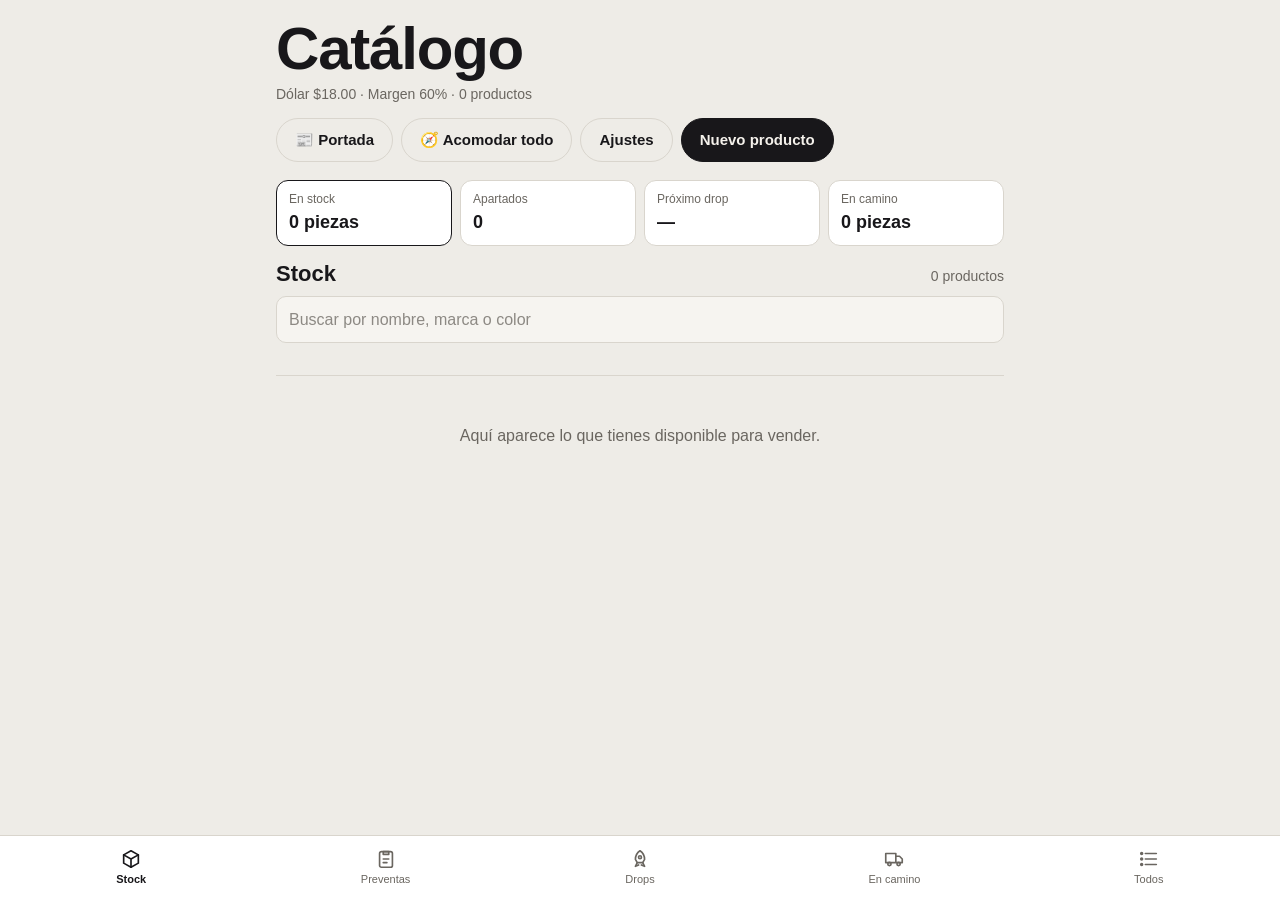
==== commit 05e493a7: "Catálogo: robot revisor antes de Publicar tienda (prendas repetidas, mismo color en dos, precios dis" ====
--- a/catalogo/index.html
+++ b/catalogo/index.html
@@ -1131,7 +1131,7 @@
   $('#eaCol').innerHTML=cs.length?'<option value="">— Elige la colección —</option>'+cs.map((c,i)=>'<option value="'+i+'">'+esc(c.col)+' ('+esc(c.marca)+') · '+c.ps.length+' productos'+(c.ps.every(p=>B(p)==='early')?' · ya en Early Access':'')+'</option>').join(''):'<option value="">No tienes colecciones guardadas</option>';
   $('#eaColClave').value=''; $('#eaColFecha').value=''; }
 // borrar un drop completo (catalogo-drops.js)
-window.FWAutoPubH={cfg:CFG,productos:()=>productos,base:B,leerGH:()=>leerGH(),gh:()=>GH}; // para catalogo-autopub.js
+window.FWAutoPubH={cfg:CFG,productos:()=>productos,base:B,leerGH:()=>leerGH(),gh:()=>GH,precio:(p,c)=>precioColor(p,c),antes:(p,c)=>precioAntesColor(p,c),marca:p=>marcaOficial(p)}; // para catalogo-autopub.js y catalogo-revisor.js
 const DROPS_H={productos:()=>productos,marca:marcaOficial,coleccion:coleccionOficial,esc,toast,blobToData:b=>blobToData(b),guardarArchivo:f=>compartirArchivo(f),
   fotosDe:pid=>reqP(db.transaction('fotos').objectStore('fotos').index('productoId').getAll(pid)),delProducto,refrescar:async()=>{ productos=await getAll('productos'); await refreshList(); pintarEaCol(); }};
 function abrirAj(){ pintarGH(); pintarClaves(); pintarEaCol(); if(window.FWDrops) FWDrops.pintar(DROPS_H); $('#ajTc').value=AJ.tc; $('#ajMargen').value=AJ.margen; $('#ajRed').value=String(AJ.red); updateBackupWarn(); $('#aj').hidden=false; }
@@ -1509,7 +1509,12 @@
         .concat(hay.get('datos.json')!==datosSha?[{path:'datos.json',mode:'100644',type:'blob',sha:datosSha}]:[])
         .concat(hay.get('facebook.csv')!==feedSha?[{path:'facebook.csv',mode:'100644',type:'blob',sha:feedSha}]:[])
         .concat(invSha&&hay.get('productos.json')!==invSha?[{path:'productos.json',mode:'100644',type:'blob',sha:invSha}]:[]);
-      const nuevo=entradas.length?await gh('/git/trees',{method:'POST',body:{base_tree:baseSha,tree:entradas}}):{sha:baseSha};
+      // en tandas de 200: GitHub rechaza ("input was too large") si van más de mil fotos de una vez
+      let nuevo={sha:baseSha};
+      for(let i=0;i<entradas.length;i+=200){
+        estado('Guardando cambios… '+Math.min(i+200,entradas.length)+' de '+entradas.length);
+        nuevo=await gh('/git/trees',{method:'POST',body:{base_tree:nuevo.sha,tree:entradas.slice(i,i+200)}});
+      }
       const c=await gh('/git/commits',{method:'POST',body:{message:'Actualizar tienda ('+datos.productos.length+' productos)',tree:nuevo.sha,parents:[ref2.object.sha]}});
       try{ await gh('/git/refs/heads/main',{method:'PATCH',body:{sha:c.sha}}); break; }
       catch(err){ if(err&&err.status===422&&vuelta<3){ await dormir(3000); continue; } throw err; }
@@ -1615,6 +1620,7 @@
 })();
 })();
 </script>
+<script src="catalogo-revisor.js"></script>
 <script src="catalogo-autopub.js"></script>
 <script>
 if('serviceWorker' in navigator){window.addEventListener('load',()=>{navigator.serviceWorker.register('/sw.js').catch(()=>{});});}
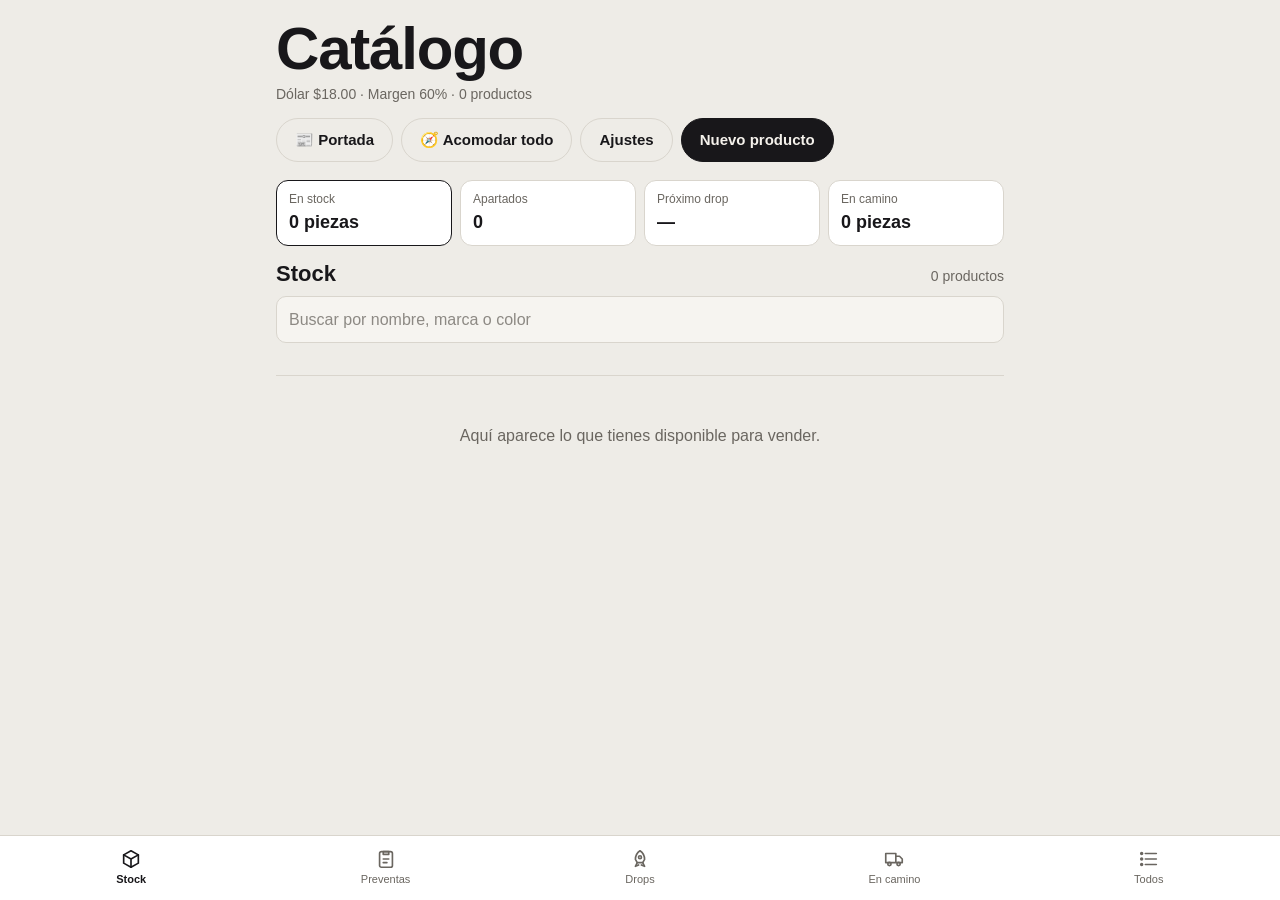
==== commit 5d759228: "Catálogo: a la tienda van hasta 3 fotos por color (1ª a 1600 px, extras a 1200 px q0.8) para no pasa" ====
--- a/catalogo/index.html
+++ b/catalogo/index.html
@@ -1198,13 +1198,13 @@
   return r.status===204?null:r.json();
 }
 function b64(bytes){ let s=''; for(let i=0;i<bytes.length;i+=0x8000) s+=String.fromCharCode.apply(null,bytes.subarray(i,i+0x8000)); return btoa(s); }
-async function jpegTienda(blob,max){
+async function jpegTienda(blob,max,q){
   const u=URL.createObjectURL(blob);
   try{
-    const im=await loadImg(u), w=im.naturalWidth, h=im.naturalHeight, s=Math.min(1,(max||1200)/Math.max(w,h));
+    const im=await loadImg(u), w=im.naturalWidth, h=im.naturalHeight, s=Math.min(1,(max||1600)/Math.max(w,h)); // 18-nov: 1600 px (antes 1200) para que se vean nítidas
     const c=document.createElement('canvas'); c.width=Math.round(w*s); c.height=Math.round(h*s);
-    c.getContext('2d').drawImage(im,0,0,c.width,c.height);
-    const b=await new Promise(r=>c.toBlob(r,'image/jpeg',.82)); return new Uint8Array(await b.arrayBuffer());
+    const ctx=c.getContext('2d'); ctx.imageSmoothingQuality='high'; ctx.drawImage(im,0,0,c.width,c.height);
+    const b=await new Promise(r=>c.toBlob(r,'image/jpeg',q||.86)); return new Uint8Array(await b.arrayBuffer());
   } finally { URL.revokeObjectURL(u); }
 }
 /* Arma lo que ve el público. Solo campos públicos: nada de costos, márgenes, notas ni clientes. */
@@ -1397,7 +1397,10 @@
     if(p.portada){ const i=fs.findIndex(f=>f.id===p.portada); if(i>0) fs.unshift(fs.splice(i,1)[0]); }
     for(const f of fs){
       const c=colores.find(x=>x.k===f.colorK)||colores[0]; if(!c) continue;
-      const path='fotos/'+f.id+'.jpg'; c.fotos.push(path); usadas.push({path,blob:f.blob});
+      // 18-nov: a la tienda van hasta 3 fotos por color (el Catálogo guarda todas). La 1ª nítida (1600 px);
+      // las demás a 1200 px y calidad 0.8 para que la tienda no pase de 1 GB en GitHub Pages ni tarde en publicar.
+      if(c.fotos.length>=3) continue;
+      const path='fotos/'+f.id+'.jpg'; const extra=c.fotos.length>0; c.fotos.push(path); usadas.push(extra?{path,blob:f.blob,max:1200,q:.8}:{path,blob:f.blob});
     }
     // el precio del producto es el de su color principal; los colores más baratos salen en "Ofertas" de la tienda
     const base=principal&&principal.precioBase||precioDe(p), venta=principal&&principal.precio||precioVenta(p);
@@ -1479,14 +1482,18 @@
     const {datos,fotos}=await armarTienda();
     const SUB_KEY=CFG.db+'_fotosSubidas'; let subidasAntes={}; try{ subidasAntes=JSON.parse(localStorage.getItem(SUB_KEY)||'{}'); }catch(e){}
     const guardarSubidas=()=>{ try{ localStorage.setItem(SUB_KEY,JSON.stringify(subidasAntes)); }catch(e){} };
-    const subidas=[]; let n=0;
+    const subidas=[]; let n=0; const malas=[];
     for(const f of fotos){
       n++; estado('Subiendo fotos… '+n+' de '+fotos.length);
       const ya=remoto.get(f.path);
       // si una publicación anterior se cortó, las fotos que ya subió se reusan (no se vuelven a subir)
       let sha=(ya&&ya.sha)||subidasAntes[f.path];
-      if(!sha){ const bytes=f.raw?new Uint8Array(await f.blob.arrayBuffer()):await jpegTienda(f.blob,f.max); sha=(await gh('/git/blobs',{method:'POST',body:{content:b64(bytes),encoding:'base64'}})).sha;
-        subidasAntes[f.path]=sha; guardarSubidas(); await dormir(2000); } // ~30 fotos por minuto, para no topar el límite de GitHub
+      if(!sha){ let bytes=null;
+        // foto dañada o vacía (17-nov: una vacía tumbaba TODO con "sin conexión"): se brinca y se avisa al final
+        try{ bytes=f.raw?new Uint8Array(await f.blob.arrayBuffer()):await jpegTienda(f.blob,f.max,f.q); }catch(err){}
+        if(!bytes||!bytes.length){ malas.push(f.path); continue; }
+        sha=(await gh('/git/blobs',{method:'POST',body:{content:b64(bytes),encoding:'base64'}})).sha;
+        subidasAntes[f.path]=sha; guardarSubidas(); await dormir(1000); } // ~45 fotos por minuto (18-nov: antes 30); si GitHub pide pausa, gh() espera solo
       subidas.push({path:f.path,mode:'100644',type:'blob',sha});
     }
     estado('Guardando tus datos…');
@@ -1519,7 +1526,7 @@
       try{ await gh('/git/refs/heads/main',{method:'PATCH',body:{sha:c.sha}}); break; }
       catch(err){ if(err&&err.status===422&&vuelta<3){ await dormir(3000); continue; } throw err; }
     }
-    estado('✅ Publicado: '+(datos.productos.length===1?'1 producto':datos.productos.length+' productos')+(datos.privados?' + '+datos.privados.map(g=>g.n+' de '+(g.marca||'Early Access')).join(' y ')+' en Early Access con contraseña':'')+'. Tu tienda se actualiza en 1 o 2 minutos.');
+    estado('✅ Publicado: '+(datos.productos.length===1?'1 producto':datos.productos.length+' productos')+(datos.privados?' + '+datos.privados.map(g=>g.n+' de '+(g.marca||'Early Access')).join(' y ')+' en Early Access con contraseña':'')+'. Tu tienda se actualiza en 1 o 2 minutos.'+(malas.length?' ⚠️ '+malas.length+(malas.length===1?' foto dañada no se subió: ':' fotos dañadas no se subieron: ')+malas.slice(0,5).join(', ')+'. Vuelve a ponerle foto a esos colores.':''));
     try{ localStorage.removeItem(CFG.db+'_fotosSubidas'); }catch(e){}
     toast('Tienda publicada');
   }catch(e){
@@ -1528,7 +1535,8 @@
       (s===403||s===404)?'No se encontró el repositorio o la llave no tiene permiso para “'+GH.repo+'”.':
       s===409?'El repositorio está vacío. Primero sube los archivos de la tienda.':
       s===422?'GitHub rechazó los cambios'+(e.msg?' (“'+e.msg+'”)':'')+'. Intenta de nuevo; si vuelve a salir, mándale foto de este mensaje a quien te ayuda.':
-      'No se pudo publicar ('+((e&&(e.msg||e.message))||'sin conexión')+(s?' · '+s:'')+'). Revisa tu internet e intenta de nuevo.');
+      (e instanceof TypeError||!navigator.onLine)?'No se pudo publicar: se cortó la conexión con GitHub'+(e&&e.message?' ('+e.message+')':'')+'. Revisa tu internet e intenta de nuevo.':
+      'No se pudo publicar (falla del Catálogo, no de tu internet: '+((e&&(e.msg||e.message||e.type))||String(e))+(s?' · '+s:'')+'). Mándale foto de este mensaje a Claude.');
   }
   btn.disabled=false; btn.textContent='Publicar tienda';
 });
@@ -1621,6 +1629,7 @@
 })();
 </script>
 <script src="catalogo-revisor.js"></script>
+<script src="catalogo-vigilante.js"></script>
 <script src="catalogo-autopub.js"></script>
 <script>
 if('serviceWorker' in navigator){window.addEventListener('load',()=>{navigator.serviceWorker.register('/sw.js').catch(()=>{});});}
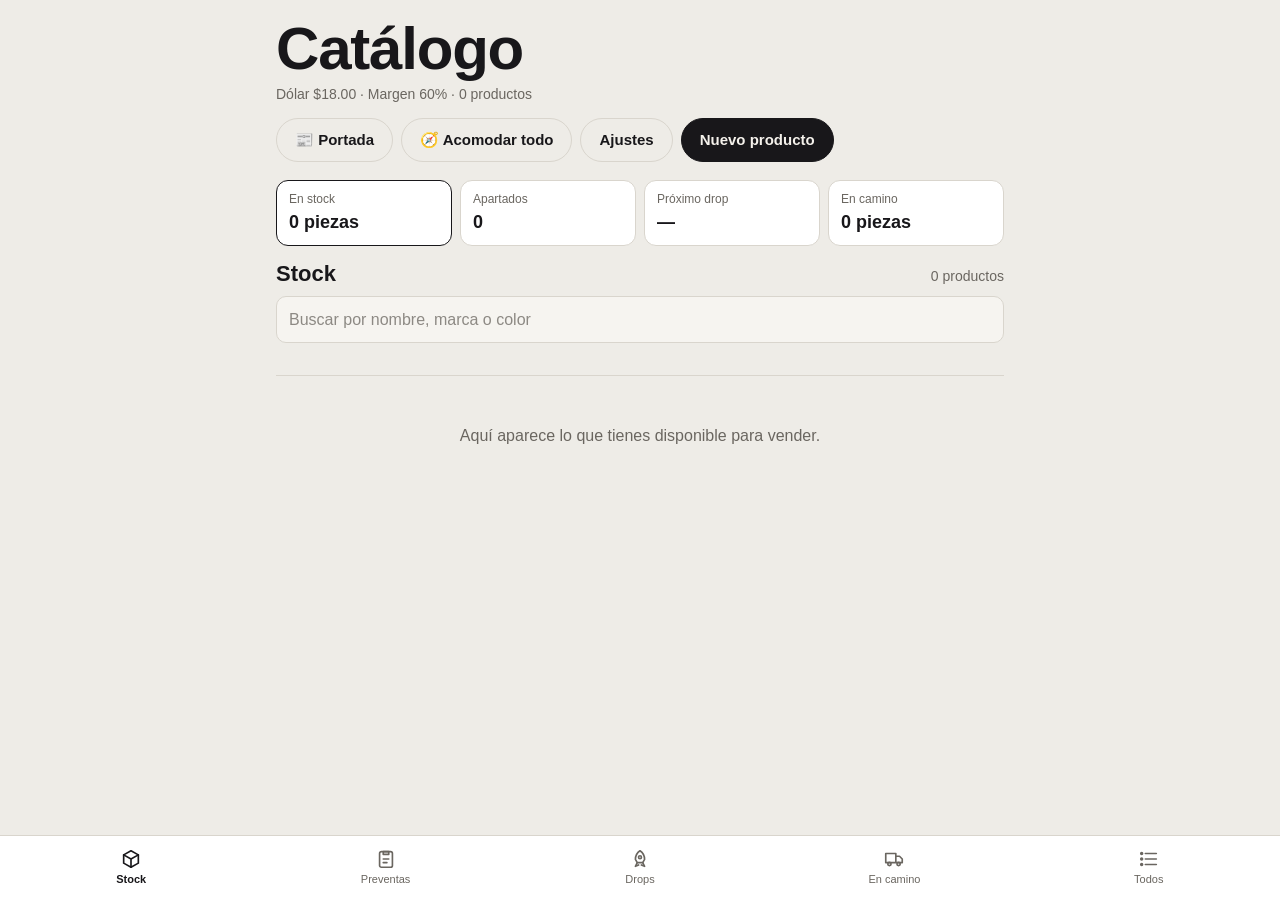
==== commit 9ea92510: "Catálogo: si GitHub no contesta en 90 s, la publicación corta y reintenta (antes se quedaba trabada " ====
--- a/catalogo/index.html
+++ b/catalogo/index.html
@@ -1182,12 +1182,16 @@
   opt=opt||{}; intento=intento||0;
   const esperar=async(seg,txt)=>{ const antes=$('#pubStatus').textContent; for(let s=seg;s>0;s--){ estado(txt+' '+s+' s…'); await dormir(1000); } estado(antes); };
   let r;
-  try{ r=await fetch('https://api.github.com/repos/'+encodeURIComponent(GH.user)+'/'+encodeURIComponent(GH.repo)+path,{method:opt.method||'GET',cache:'no-store',
+  // 18-nov: si GitHub no contesta en 90 s se corta y se reintenta (antes se quedaba esperando horas y trababa la publicación y al robot de fotos)
+  const ctl=new AbortController(), tope=setTimeout(()=>ctl.abort(),90000);
+  try{ r=await fetch('https://api.github.com/repos/'+encodeURIComponent(GH.user)+'/'+encodeURIComponent(GH.repo)+path,{method:opt.method||'GET',cache:'no-store',signal:ctl.signal,
     headers:Object.assign({'Authorization':'Bearer '+GH.token,'Accept':'application/vnd.github+json','X-GitHub-Api-Version':'2022-11-28'},opt.body?{'Content-Type':'application/json'}:{}),
-    body:opt.body?JSON.stringify(opt.body):undefined}); }
-  catch(e){ // se cortó la conexión (o GitHub frenó sin avisar): espera y reintenta hasta 5 veces
+    body:opt.body?JSON.stringify(opt.body):undefined});
+    if(r.ok&&r.status!==204){ const j=await r.json(); clearTimeout(tope); return j; } }
+  catch(e){ clearTimeout(tope); // se cortó la conexión, GitHub frenó sin avisar o no contestó en 90 s: espera y reintenta hasta 5 veces
     if(intento<5){ await esperar(45,'Se cortó la conexión con GitHub; reintento en'); return gh(path,opt,intento+1); }
     throw e; }
+  clearTimeout(tope);
   if(!r.ok){ let m=''; try{ m=(await r.json()).message||''; }catch(e){}
     // GitHub limita cuántos archivos se suben por minuto: espera lo que pida y sigue (hasta 4 veces)
     if((r.status===429||(r.status===403&&/rate limit|abuse/i.test(m)))&&intento<4){
@@ -1535,6 +1539,7 @@
       (s===403||s===404)?'No se encontró el repositorio o la llave no tiene permiso para “'+GH.repo+'”.':
       s===409?'El repositorio está vacío. Primero sube los archivos de la tienda.':
       s===422?'GitHub rechazó los cambios'+(e.msg?' (“'+e.msg+'”)':'')+'. Intenta de nuevo; si vuelve a salir, mándale foto de este mensaje a quien te ayuda.':
+      (e&&e.name==='AbortError')?'No se pudo publicar: GitHub no contestó (lo intenté 6 veces). Se vuelve a intentar sola al rato.':
       (e instanceof TypeError||!navigator.onLine)?'No se pudo publicar: se cortó la conexión con GitHub'+(e&&e.message?' ('+e.message+')':'')+'. Revisa tu internet e intenta de nuevo.':
       'No se pudo publicar (falla del Catálogo, no de tu internet: '+((e&&(e.msg||e.message||e.type))||String(e))+(s?' · '+s:'')+'). Mándale foto de este mensaje a Claude.');
   }
